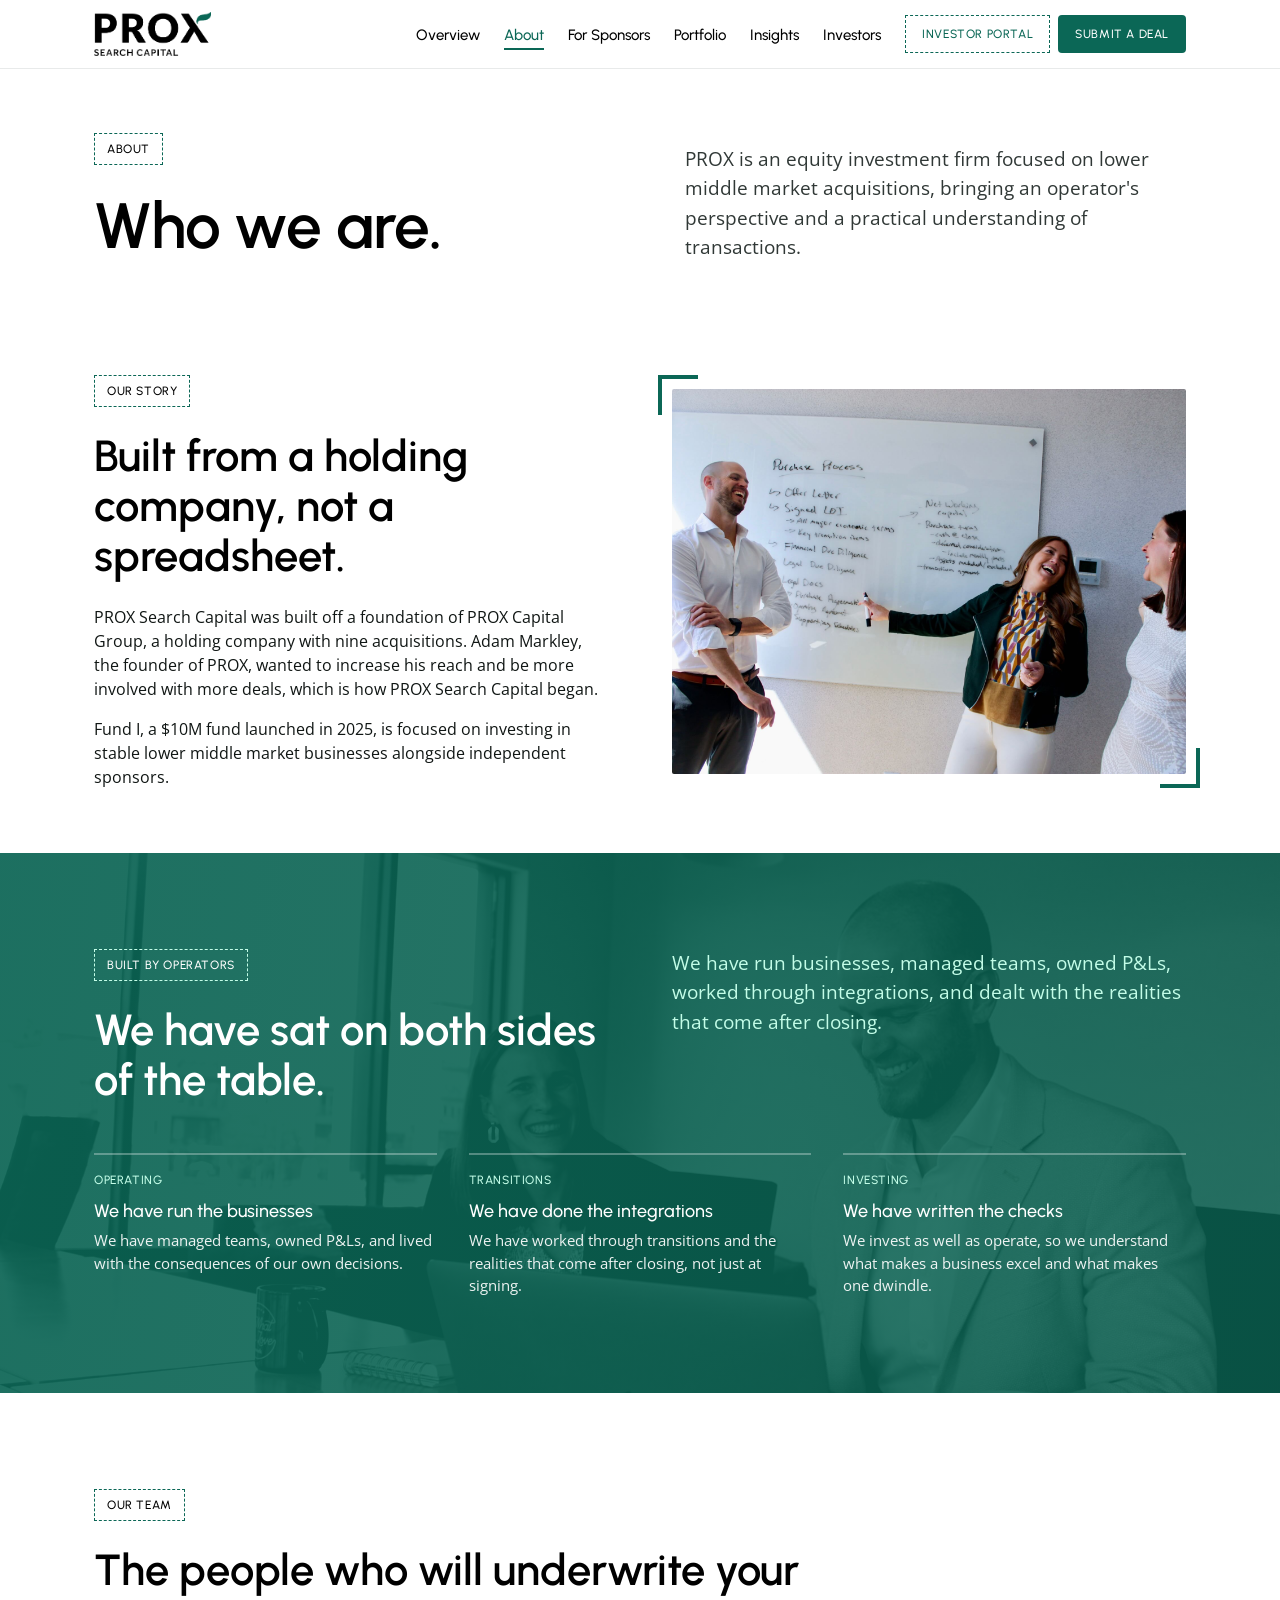
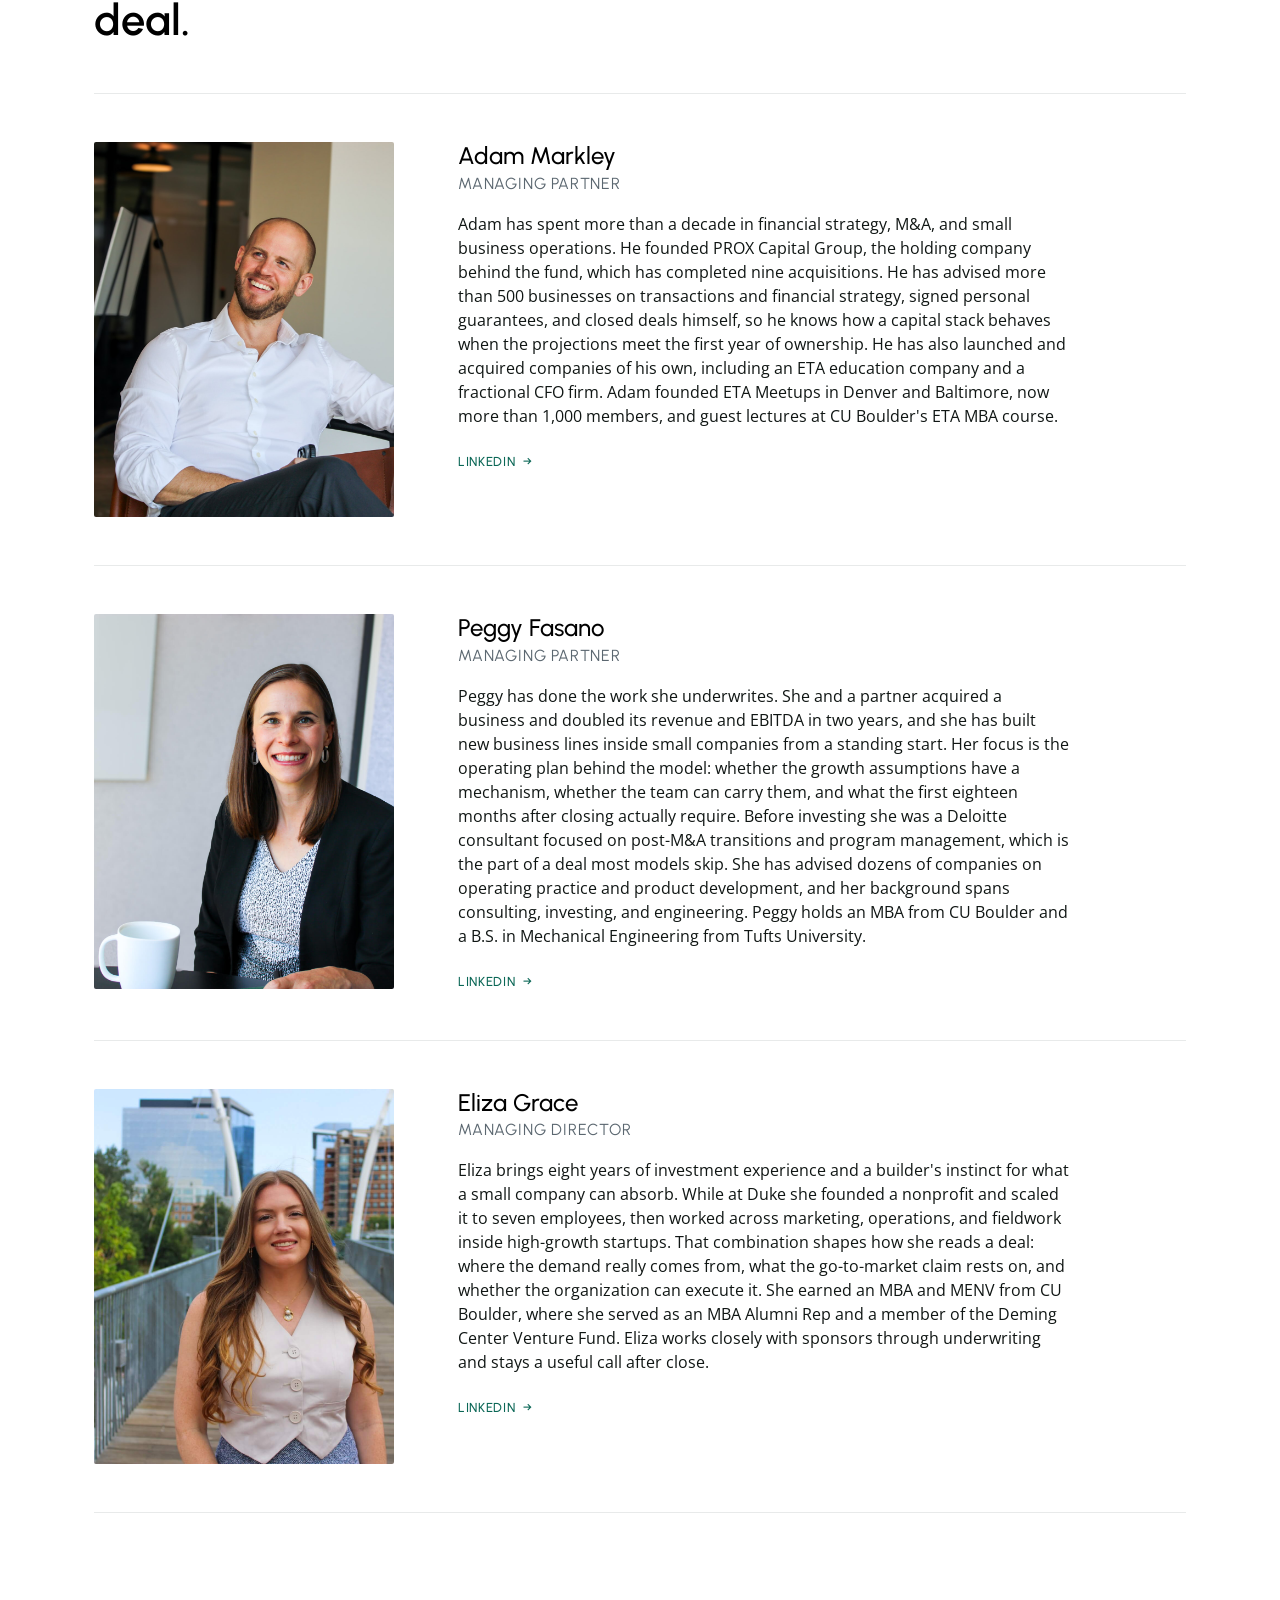
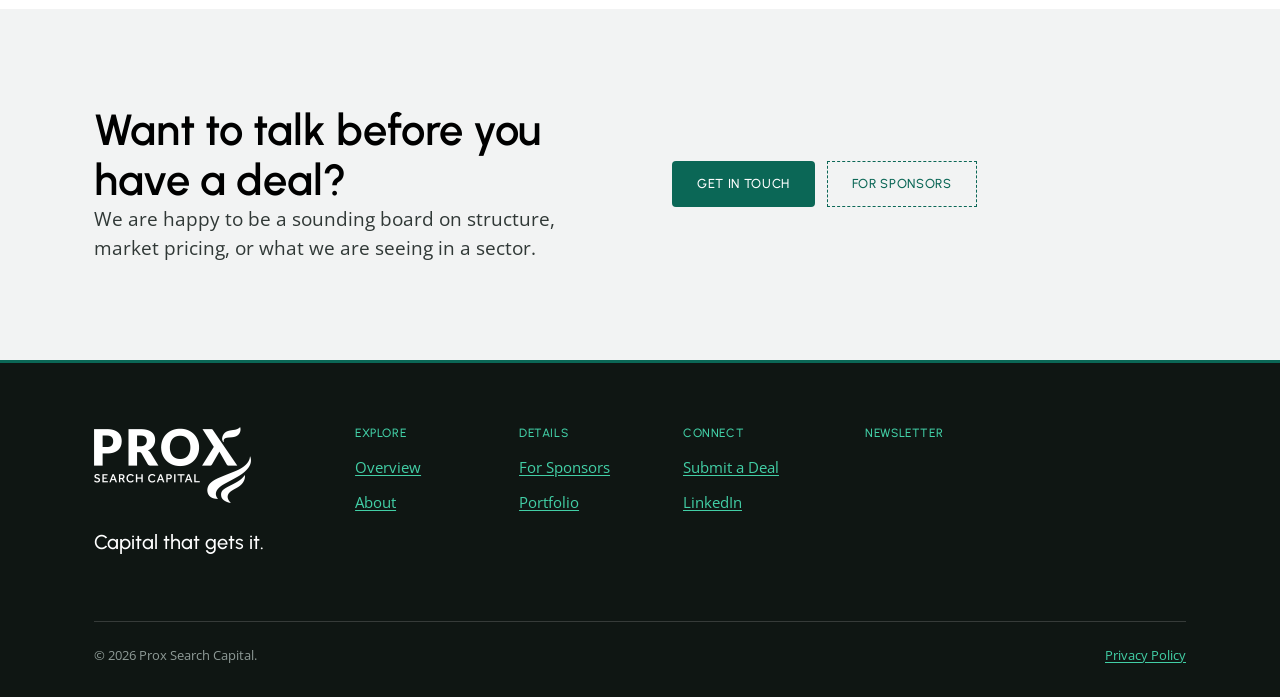
==== about.html @ 5eceb9bf "Add the beehiiv newsletter form to the footer Fifth footer column on the right, with the three link " ====
<!doctype html>
<html lang="en">
<head>
<meta charset="utf-8">
<meta name="viewport" content="width=device-width, initial-scale=1">
<meta name="color-scheme" content="light">
<title>About — Prox Search Capital</title>
<meta name="description" content="An equity investment firm focused on lower middle market acquisitions, bringing an operator's perspective and a practical understanding of transactions.">
<link rel="icon" href="favicon.ico" sizes="any">
<link rel="icon" type="image/png" sizes="32x32" href="assets/logos/favicon-32.png">
<link rel="icon" type="image/png" sizes="16x16" href="assets/logos/favicon-16.png">
<link rel="apple-touch-icon" href="assets/logos/apple-touch-icon.png">
<link rel="preconnect" href="https://fonts.googleapis.com">
<link rel="preconnect" href="https://fonts.gstatic.com" crossorigin>
<link href="https://fonts.googleapis.com/css2?family=Urbanist:ital,wght@0,400;0,500;0,600;1,400;1,500;1,600&family=Open+Sans:ital,wght@0,400;0,600;1,400;1,600&display=swap" rel="stylesheet">
<link rel="stylesheet" href="css/tokens.css">
<link rel="stylesheet" href="css/site.css">
</head>
<body>
<a class="skip" href="#main">Skip to content</a>

<header class="site-header">
  <div class="wrap site-header__inner">
    <a class="site-header__logo" href="index.html" aria-label="Prox Search Capital — home">
      <img src="assets/logos/prox-primary-color.png" alt="Prox Search Capital" width="590" height="222">
    </a>
    <button class="nav-toggle" type="button" aria-expanded="false" aria-controls="site-nav">Menu</button>
    <nav class="site-nav" id="site-nav" aria-label="Primary">
      <ul>
          <li><a href="index.html">Overview</a></li>
          <li><a href="about.html" aria-current="page">About</a></li>
          <li><a href="for-sponsors.html">For Sponsors</a></li>
          <li><a href="portfolio.html">Portfolio</a></li>
          <li><a href="insights.html">Insights</a></li>
          <li><a href="investors.html">Investors</a></li>
          <li class="nav-mobile-only"><a href="submit.html">Submit a Deal</a></li>
          <li class="nav-mobile-only"><a href="https://valence.vectorais.com/login">Investor Portal</a></li>      </ul>
    </nav>
    <div class="site-header__actions">
      <a class="btn btn--bracket" href="https://valence.vectorais.com/login">Investor Portal</a>
      <a class="btn btn--primary" href="submit.html">Submit a Deal</a>
    </div>
  </div>
</header>

<main id="main">
  <!-- ===== Page hero ===== -->
  <section class="page-hero">
    <div class="wrap">
      <div class="page-hero__grid">
        <div>
      <span class="marker">About</span>
      <h1>Who we are.</h1>
        </div>
        <div>
      <p class="lead">PROX is an equity investment firm focused on lower middle market acquisitions, bringing an operator's perspective and a practical understanding of transactions.</p>
        </div>
      </div>
    </div>
  </section>

  <!-- ===== Our story ===== -->
  <section class="section section--tight">
    <div class="wrap">
      <div class="split">
        <div>
          <span class="marker">Our Story</span>
          <h2>Built from a holding company, not a spreadsheet.</h2>
          <p style="margin-top:var(--prox-5)">PROX Search Capital was built off a foundation of PROX Capital Group, a holding company with nine acquisitions. Adam Markley, the founder of PROX, wanted to increase his reach and be more involved with more deals, which is how PROX Search Capital began.</p>
          <p>Fund I, a $10M fund launched in 2025, is focused on investing in stable lower middle market businesses alongside independent sponsors.</p>
        </div>
        <div class="framed">
          <img src="assets/img/whiteboard.jpg" alt="The PROX team working through a purchase process on a whiteboard" width="2048" height="1365">
        </div>
      </div>
    </div>
  </section>

  <!-- ===== Built by operators, over the partners photo ===== -->
  <section class="photoband">
    <img class="photoband__img" src="assets/img/built-by-operators.jpg" alt="" aria-hidden="true" width="1800" height="1200" loading="lazy">
    <div class="wrap">
      <div class="section-head section-head--split">
        <div>
          <span class="marker">Built by Operators</span>
          <h2>We have sat on both sides of the table.</h2>
        </div>
        <div class="section-head__body">
          <p class="lead">We have run businesses, managed teams, owned P&amp;Ls, worked through integrations, and dealt with the realities that come after closing.</p>
        </div>
      </div>
      <ul class="feature-list feature-list--3">
        <li>
          <span class="feature-list__idx">Operating</span>
          <h4>We have run the businesses</h4>
          <p>We have managed teams, owned P&amp;Ls, and lived with the consequences of our own decisions.</p>
        </li>
        <li>
          <span class="feature-list__idx">Transitions</span>
          <h4>We have done the integrations</h4>
          <p>We have worked through transitions and the realities that come after closing, not just at signing.</p>
        </li>
        <li>
          <span class="feature-list__idx">Investing</span>
          <h4>We have written the checks</h4>
          <p>We invest as well as operate, so we understand what makes a business excel and what makes one dwindle.</p>
        </li>
      </ul>
    </div>
  </section>

  <!-- ===== Team ===== -->
  <section class="section">
    <div class="wrap">
      <div class="section-head">
        <span class="marker">Our Team</span>
        <h2>The people who will underwrite your deal.</h2>
      </div>

      <div class="team">
        <article class="bio">
          <div class="bio__photo"><img src="assets/img/adam-headshot.jpg" alt="Adam Markley" width="1200" height="1500"></div>
          <div class="bio__body">
          <h3>Adam Markley</h3>
          <p class="bio__role">Managing Partner</p>
          <p>Adam has spent more than a decade in financial strategy, M&amp;A, and small business operations. He founded PROX Capital Group, the holding company behind the fund, which has completed nine acquisitions. He has advised more than 500 businesses on transactions and financial strategy, signed personal guarantees, and closed deals himself, so he knows how a capital stack behaves when the projections meet the first year of ownership. He has also launched and acquired companies of his own, including an ETA education company and a fractional CFO firm. Adam founded ETA Meetups in Denver and Baltimore, now more than 1,000 members, and guest lectures at CU Boulder's ETA MBA course.</p>
          <a class="cta-text" href="https://www.linkedin.com/in/adammarkley">LinkedIn</a>
          </div>
        </article>

        <article class="bio">
          <div class="bio__photo"><img src="assets/img/peggy-headshot.jpg" alt="Peggy Fasano" width="1200" height="1500"></div>
          <div class="bio__body">
          <h3>Peggy Fasano</h3>
          <p class="bio__role">Managing Partner</p>
          <p>Peggy has done the work she underwrites. She and a partner acquired a business and doubled its revenue and EBITDA in two years, and she has built new business lines inside small companies from a standing start. Her focus is the operating plan behind the model: whether the growth assumptions have a mechanism, whether the team can carry them, and what the first eighteen months after closing actually require. Before investing she was a Deloitte consultant focused on post-M&amp;A transitions and program management, which is the part of a deal most models skip. She has advised dozens of companies on operating practice and product development, and her background spans consulting, investing, and engineering. Peggy holds an MBA from CU Boulder and a B.S. in Mechanical Engineering from Tufts University.</p>
          <a class="cta-text" href="https://www.linkedin.com/in/peggyfasano">LinkedIn</a>
          </div>
        </article>

        <article class="bio">
          <div class="bio__photo"><img src="assets/img/eliza-headshot.jpg" alt="Eliza Grace" width="1200" height="1500"></div>
          <div class="bio__body">
          <h3>Eliza Grace</h3>
          <p class="bio__role">Managing Director</p>
          <p>Eliza brings eight years of investment experience and a builder's instinct for what a small company can absorb. While at Duke she founded a nonprofit and scaled it to seven employees, then worked across marketing, operations, and fieldwork inside high-growth startups. That combination shapes how she reads a deal: where the demand really comes from, what the go-to-market claim rests on, and whether the organization can execute it. She earned an MBA and MENV from CU Boulder, where she served as an MBA Alumni Rep and a member of the Deming Center Venture Fund. Eliza works closely with sponsors through underwriting and stays a useful call after close.</p>
          <a class="cta-text" href="https://www.linkedin.com/in/elizagrace/">LinkedIn</a>
          </div>
        </article>
      </div>
    </div>
  </section>

  <!-- ===== Closing CTA ===== -->
  <section class="section section--gray">
    <div class="wrap">
      <div class="split">
        <div>
          <h2>Want to talk before you have a deal?</h2>
          <p class="lead">We are happy to be a sounding board on structure, market pricing, or what we are seeing in a sector.</p>
        </div>
        <div class="btn-row">
          <a class="btn btn--primary" href="submit.html">Get in Touch</a>
          <a class="btn btn--bracket" href="for-sponsors.html">For Sponsors</a>
        </div>
      </div>
    </div>
  </section>
</main>

<footer class="site-footer">
  <div class="wrap">
    <div class="site-footer__top">
      <div>
        <div class="site-footer__logo">
          <img src="assets/logos/prox-stacked-white.png" alt="Prox Search Capital" width="628" height="304">
        </div>
        <p class="site-footer__tagline">Capital that gets it.</p>
      </div>
      <div>
        <h4>Explore</h4>
        <ul>
          <li><a href="index.html">Overview</a></li>
          <li><a href="about.html">About</a></li>
        </ul>
      </div>
      <div>
        <h4>Details</h4>
        <ul>
          <li><a href="for-sponsors.html">For Sponsors</a></li>
          <li><a href="portfolio.html">Portfolio</a></li>
        </ul>
      </div>
      <div>
        <h4>Connect</h4>
        <ul>
          <li><a href="submit.html">Submit a Deal</a></li>
          <li><a href="https://www.linkedin.com/company/prox-search-capital/">LinkedIn</a></li>
        </ul>
      </div>
      <div class="site-footer__news">
        <h4>Newsletter</h4>
        <div class="beehiiv-embed">
          <script async src="https://subscribe-forms.beehiiv.com/v3/loader.js" data-beehiiv-form="9998e3a9-7fa9-4e20-96c9-e28aa555a56b"></script>
        </div>
      </div>
    </div>
    <div class="site-footer__bottom">
      <span>&copy; 2026 Prox Search Capital.</span>
      <span><a href="privacy-policy.html">Privacy Policy</a></span>
    </div>
  </div>
</footer>

<script src="js/site.js"></script>
</body>
</html>
---- css/tokens.css ----
/* Prox Search Capital — design tokens
   Derived from the Prox Search Capital Brand Guidelines, Feb 2025.
   Import this rather than retyping values. */

:root {
  /* ---- Primary palette ---- */
  --prox-green:        #0B6756;   /* primary */
  --prox-black:        #000000;
  --prox-gray:         #F2F3F3;   /* light gray surface */
  --prox-white:        #FFFFFF;
  --prox-blue:         #087CC1;   /* accent only — ties to Prox Capital Group */

  /* ---- Extended tint ramp, dark to light ---- */
  --prox-green-100:    #0b6756;
  --prox-green-200:    #0E7A65;
  --prox-green-300:    #10906F;
  --prox-green-400:    #14A47D;
  --prox-green-500:    #23B890;
  --prox-green-600:    #42CFA6;
  --prox-green-700:    #5DD6B1;
  --prox-green-800:    #76E0BF;
  --prox-green-900:    #8FEACC;
  --prox-green-1000:   #A9F4DA;
  --prox-green-1100:   #C3FDE8;

  /* ---- Neutrals (not in the guide; needed for UI and charts) ---- */
  --prox-ink:          #101614;   /* body text, softer than pure black on screen */
  --prox-muted:        #5B6770;   /* captions, axis labels */
  --prox-neutral:      #B9C2C7;   /* "other" / unhighlighted chart series */
  --prox-rule:         #E8EAEA;   /* hairlines, gridlines */

  /* ---- Semantic ---- */
  --prox-bg:           var(--prox-white);
  --prox-surface:      var(--prox-gray);
  --prox-border:       var(--prox-green-1100);
  --prox-link:         var(--prox-green);
  --prox-focus-ring:   var(--prox-blue);

  /* ---- Typography ---- */
  --prox-font-head: Urbanist, Poppins, "Century Gothic", "Avenir Next", Montserrat, sans-serif;
  --prox-font-body: "Open Sans", "Segoe UI", Helvetica, Arial, sans-serif;

  --prox-w-regular:  400;
  --prox-w-medium:   500;
  --prox-w-semibold: 600;

  --prox-track-caps: 0.05em;   /* pre-titles and CTAs: guide tracking +50 */
  --prox-track-body: 0;

  --prox-size-display:   3.5rem;
  --prox-size-h1:        2.25rem;
  --prox-size-h2:        1.5rem;
  --prox-size-h3:        1.125rem;
  --prox-size-body:      1rem;
  --prox-size-caption:   0.8125rem;
  --prox-size-pretitle:  0.75rem;

  --prox-lh-head: 1.15;
  --prox-lh-body: 1.5;
  --prox-measure: 68ch;

  /* ---- Spacing (4px base) ---- */
  --prox-1: 4px;   --prox-2: 8px;   --prox-3: 12px;  --prox-4: 16px;
  --prox-5: 24px;  --prox-6: 32px;  --prox-7: 48px;  --prox-8: 64px;
  --prox-9: 96px;  --prox-10: 128px;

  /* ---- Shape ---- */
  --prox-radius:    4px;
  --prox-radius-sm: 2px;
  --prox-maxw:      1140px;

  /* ---- Signature gradient ---- */
  --prox-gradient: radial-gradient(circle at 0% 0%,
    rgba(11,103,86,0.18) 0%, rgba(11,103,86,0) 55%);

  /* ---- Chart palettes ---- */
  --prox-cat-1: #0B6756;
  --prox-cat-2: #087CC1;
  --prox-cat-3: #23B890;
  --prox-cat-4: #8FEACC;   /* fills only — too light for thin lines */
  --prox-cat-neutral: #B9C2C7;
  /* Sequential, light to dark:
     #C3FDE8  #8FEACC  #42CFA6  #14A47D  #0B6756 */
}

/* Dark mode is not defined in the guide. These are sensible defaults:
   green moves up the ramp because #0B6756 fails contrast on a dark ground. */
@media (prefers-color-scheme: dark) {
  :root:not([data-theme="light"]) {
    --prox-bg:      #0F1613;
    --prox-surface: #18211E;
    --prox-ink:     #E8EAEA;
    --prox-rule:    #24312D;
    --prox-link:    var(--prox-green-600);
    --prox-border:  #24312D;
  }
}

/* ---- Base ---- */
body {
  background: var(--prox-bg);
  color: var(--prox-ink);
  font-family: var(--prox-font-body);
  font-size: var(--prox-size-body);
  line-height: var(--prox-lh-body);
}

h1, h2, h3, h4, .prox-display {
  font-family: var(--prox-font-head);
  line-height: var(--prox-lh-head);
  letter-spacing: var(--prox-track-body);
  color: var(--prox-ink);
}
.prox-display { font-size: var(--prox-size-display); font-weight: var(--prox-w-semibold); }
h1 { font-size: var(--prox-size-h1); font-weight: var(--prox-w-semibold); }
h2 { font-size: var(--prox-size-h2); font-weight: var(--prox-w-medium); }
h3 { font-size: var(--prox-size-h3); font-weight: var(--prox-w-medium); }

.prox-pretitle {
  font-family: var(--prox-font-head);
  font-weight: var(--prox-w-medium);
  font-size: var(--prox-size-pretitle);
  letter-spacing: var(--prox-track-caps);
  text-transform: uppercase;
  color: var(--prox-green);
}

/* Mid-sentence emphasis, as used throughout the guide's own spreads */
.prox-em { color: var(--prox-green); }

/* Values-card treatment (guide p.6) — the default container */
.prox-card {
  background: var(--prox-surface);
  border-left: 3px solid var(--prox-green);
  padding: var(--prox-5);
  border-radius: 0 var(--prox-radius) var(--prox-radius) 0;
}

/* Dashed-bracket section marker (guide: MISSION, VISION, VALUES) */
.prox-marker {
  display: inline-block;
  padding: 6px 12px;
  border: 1.5px dashed var(--prox-green);
  font-family: var(--prox-font-head);
  font-weight: var(--prox-w-medium);
  font-size: var(--prox-size-pretitle);
  letter-spacing: var(--prox-track-caps);
  text-transform: uppercase;
}

/* Inverse variants — for use on a #0B6756 field or dark photography */
.prox-marker--inverse { border-color: var(--prox-white); color: var(--prox-white); }
.prox-card--inverse {
  background: rgba(255,255,255,0.08);
  border-left-color: var(--prox-green-1100);
  color: var(--prox-white);
}
.prox-btn--inverse {
  background: var(--prox-white);
  border-color: var(--prox-white);
  color: var(--prox-green);
}
.prox-btn--inverse:hover  { background: var(--prox-green-1100); border-color: var(--prox-green-1100); }
.prox-btn--inverse:active { background: var(--prox-green-1000); border-color: var(--prox-green-1000); }
.prox-em--inverse { color: var(--prox-green-1100); }

/* Focus frame — wrap an <img>. Uses two pseudo-elements per wrapper,
   so nest .prox-frame > .prox-frame-alt for all four corners, or use
   assets/elements/focus-frame.svg as a background image. */
.prox-frame { position: relative; display: inline-block; }
.prox-frame::before, .prox-frame::after {
  content: ""; position: absolute; width: 32px; height: 32px;
  border: 4px solid var(--prox-green);
}
.prox-frame::before { top: -12px; left: -12px; border-right: 0; border-bottom: 0; }
.prox-frame::after { bottom: -12px; right: -12px; border-left: 0; border-top: 0; }

/* Buttons */
.prox-btn {
  font-family: var(--prox-font-head);
  font-weight: var(--prox-w-medium);
  letter-spacing: var(--prox-track-caps);
  text-transform: uppercase;
  padding: var(--prox-3) var(--prox-5);
  border-radius: var(--prox-radius);
  border: 1.5px solid var(--prox-green);
  background: var(--prox-green);
  color: var(--prox-white);
  cursor: pointer;
}
.prox-btn:hover  { background: var(--prox-green-200); border-color: var(--prox-green-200); }
.prox-btn:active { background: var(--prox-green-300); border-color: var(--prox-green-300); }
.prox-btn--secondary { background: transparent; color: var(--prox-green); }

:where(a, button, input, select, textarea, [tabindex]):focus-visible {
  outline: 2px solid var(--prox-focus-ring);
  outline-offset: 2px;
}
---- css/site.css ----
/* ==========================================================================
   Prox Search Capital — site styles
   Built on the Prox Search Capital Brand Guidelines (Feb 2025).
   Tokens live in tokens.css; this file only composes them.
   ========================================================================== */

/* --- Reset ---------------------------------------------------------------- */
*, *::before, *::after { box-sizing: border-box; }
html { -webkit-text-size-adjust: 100%; scroll-behavior: smooth; }
body, h1, h2, h3, h4, p, ul, ol, li, figure, blockquote, dl, dd { margin: 0; padding: 0; }
ul, ol { list-style: none; }
img, svg { max-width: 100%; height: auto; display: block; }
button, input, textarea, select { font: inherit; color: inherit; }

/* --- Base ----------------------------------------------------------------- */
body {
  background: var(--prox-bg);
  color: var(--prox-ink);
  font-family: var(--prox-font-body);
  font-size: var(--prox-size-body);
  line-height: var(--prox-lh-body);
  -webkit-font-smoothing: antialiased;
}

h1, h2, h3, h4, .display {
  font-family: var(--prox-font-head);
  line-height: var(--prox-lh-head);
  color: var(--prox-black);
}
h1, .display { font-weight: var(--prox-w-semibold); font-size: clamp(2.25rem, 4.4vw, 3.5rem); letter-spacing: -0.01em; }
h2            { font-weight: var(--prox-w-semibold); font-size: clamp(1.75rem, 2.8vw, 2.25rem); }
h3            { font-weight: var(--prox-w-medium);   font-size: var(--prox-size-h2); }
h4            { font-weight: var(--prox-w-medium);   font-size: var(--prox-size-h3); }

p { max-width: var(--prox-measure); }
p + p { margin-top: var(--prox-4); }

a { color: var(--prox-link); text-decoration: underline; text-underline-offset: 0.15em; text-decoration-thickness: 1px; }
a:hover { color: var(--prox-green-200); }
:focus-visible { outline: 2px solid var(--prox-focus-ring); outline-offset: 2px; }

strong { font-weight: 600; }
.em { color: var(--prox-green); font-weight: 600; }

.lead { font-size: 1.125rem; color: #303836; }
.muted { color: var(--prox-muted); }
.caption { font-size: var(--prox-size-caption); color: var(--prox-muted); }

/* --- Layout --------------------------------------------------------------- */
.wrap { width: 100%; max-width: var(--prox-maxw); margin-inline: auto; padding-inline: var(--prox-5); }
.section { padding-block: var(--prox-9); }
.section--tight { padding-block: var(--prox-8); }
.section--gray { background: var(--prox-surface); }
.section--green { background: var(--prox-green); color: #fff; }
.section--gradient { background: var(--prox-gradient); }

.section-head { max-width: 760px; margin-bottom: var(--prox-7); }
.section-head p { margin-top: var(--prox-4); }

.grid { display: grid; gap: var(--prox-5); }
.grid-2 { grid-template-columns: repeat(2, 1fr); }
.grid-3 { grid-template-columns: repeat(3, 1fr); }
.grid-4 { grid-template-columns: repeat(4, 1fr); }
.split { display: grid; grid-template-columns: 1fr 1fr; gap: var(--prox-8); align-items: center; }
.split--wide-left { grid-template-columns: 1.15fr 1fr; }

.stack-2 > * + * { margin-top: var(--prox-2); }
.stack-4 > * + * { margin-top: var(--prox-4); }
.stack-5 > * + * { margin-top: var(--prox-5); }
.stack-6 > * + * { margin-top: var(--prox-6); }

/* --- Section marker (dashed corner-bracket label) ------------------------- */
.marker {
  display: inline-block;
  padding: 6px 12px;
  border: 1.5px dashed var(--prox-green);
  font-family: var(--prox-font-head);
  font-weight: var(--prox-w-medium);
  font-size: var(--prox-size-pretitle);
  letter-spacing: var(--prox-track-caps);
  text-transform: uppercase;
  color: var(--prox-black);
  margin-bottom: var(--prox-5);
}
.section--green .marker { border-color: var(--prox-green-1100); color: #fff; }

/* --- Buttons -------------------------------------------------------------- */
.btn {
  display: inline-block;
  font-family: var(--prox-font-head);
  font-weight: var(--prox-w-medium);
  font-size: 0.8125rem;
  letter-spacing: var(--prox-track-caps);
  text-transform: uppercase;
  text-decoration: none;
  padding: 12px 24px;
  border-radius: var(--prox-radius);
  border: 1.5px solid transparent;
  cursor: pointer;
  transition: background-color .15s ease, color .15s ease, border-color .15s ease;
}
.btn--primary { background: var(--prox-green); color: #fff; }
.btn--primary:hover { background: var(--prox-green-200); color: #fff; }
.btn--primary:active { background: var(--prox-green-300); }

.btn--secondary { border-color: var(--prox-green); color: var(--prox-green); background: transparent; }
.btn--secondary:hover { background: var(--prox-green); color: #fff; }

/* Dashed-bracket CTA — the treatment used across PROX properties today */
.btn--bracket {
  background: transparent;
  border: 1.5px dashed var(--prox-green);
  color: var(--prox-green);
  border-radius: 0;
}
.btn--bracket:hover { background: var(--prox-green); border-style: solid; color: #fff; }

.section--green .btn--primary,
.btn--inverse { background: #fff; color: var(--prox-green); }
.section--green .btn--primary:hover,
.btn--inverse:hover { background: var(--prox-green-1100); color: var(--prox-green); }
.section--green .btn--bracket { border-color: var(--prox-green-1100); color: #fff; }
.section--green .btn--bracket:hover { background: #fff; color: var(--prox-green); border-style: solid; }

/* Tertiary text CTA — "LEARN MORE →" */
.cta-text {
  font-family: var(--prox-font-head);
  font-weight: var(--prox-w-medium);
  font-size: 0.8125rem;
  letter-spacing: var(--prox-track-caps);
  text-transform: uppercase;
  color: var(--prox-green);
  text-decoration: none;
  display: inline-flex; align-items: center; gap: 8px;
}
.cta-text::after { content: '→'; transition: transform .15s ease; }
.cta-text:hover::after { transform: translateX(4px); }
.section--green .cta-text { color: var(--prox-green-1100); }

.btn-row { display: flex; flex-wrap: wrap; gap: var(--prox-3); align-items: center; }

/* --- Cards ---------------------------------------------------------------- */
.card {
  background: var(--prox-surface);
  border-left: 3px solid var(--prox-green);
  border-radius: var(--prox-radius);
  padding: var(--prox-5);
}
.card h3, .card h4 { margin-bottom: var(--prox-2); }
.card p { font-size: 0.9375rem; }

.section--green .card,
.card--inverse {
  background: rgba(255,255,255,0.10);
  border-left-color: var(--prox-green-1100);
  color: #fff;
}
.section--green .card h3, .section--green .card h4 { color: #fff; }

/* Numbered process cards */
.step { background: var(--prox-surface); border-radius: var(--prox-radius); padding: var(--prox-5); border-top: 3px solid var(--prox-green); }
.step__num {
  font-family: var(--prox-font-head);
  font-weight: var(--prox-w-semibold);
  font-size: 2rem;
  color: var(--prox-green);
  line-height: 1;
  display: block;
  margin-bottom: var(--prox-3);
}
.step h4 { margin-bottom: var(--prox-2); }
.step p { font-size: 0.9375rem; }
.step__tags { margin-top: var(--prox-3); font-size: var(--prox-size-caption); color: var(--prox-muted); }

/* --- Fact strip (investment parameters) ----------------------------------- */
.facts { display: grid; grid-template-columns: repeat(5, 1fr); border-top: 1px solid var(--prox-rule); }
.facts > div { padding: var(--prox-5) var(--prox-4) var(--prox-5) 0; border-bottom: 1px solid var(--prox-rule); }
.facts dt {
  font-family: var(--prox-font-head);
  font-weight: var(--prox-w-medium);
  font-size: var(--prox-size-pretitle);
  letter-spacing: var(--prox-track-caps);
  text-transform: uppercase;
  color: var(--prox-muted);
  margin-bottom: var(--prox-2);
}
.facts dd {
  font-family: var(--prox-font-head);
  font-weight: var(--prox-w-semibold);
  font-size: 1.125rem;
  color: var(--prox-green);
  line-height: 1.25;
}
.section--green .facts { border-color: rgba(255,255,255,.28); }
.section--green .facts > div { border-color: rgba(255,255,255,.28); }
.section--green .facts dt { color: var(--prox-green-1100); }
.section--green .facts dd { color: #fff; }

/* --- Checklists ----------------------------------------------------------- */
.checklist li {
  position: relative;
  padding-left: 28px;
  margin-bottom: var(--prox-3);
  font-size: 0.9375rem;
  max-width: var(--prox-measure);
}
.checklist li::before {
  content: '';
  position: absolute;
  left: 0; top: 0.55em;
  width: 10px; height: 10px;
  border: 2px solid var(--prox-green);
  border-radius: 1px;
}
.section--green .checklist li::before { border-color: var(--prox-green-1100); }

/* --- Focus frame on imagery ---------------------------------------------- */
.framed { position: relative; display: block; }
.framed img { border-radius: 2px; width: 100%; aspect-ratio: 4 / 3; object-fit: cover; }
.framed--wide img { aspect-ratio: 3 / 2; }
.framed::before, .framed::after {
  content: ''; position: absolute; width: 40px; height: 40px;
  border: 4px solid var(--prox-green); pointer-events: none;
}
.framed::before { top: -14px; left: -14px; border-right: 0; border-bottom: 0; }
.framed::after  { bottom: -14px; right: -14px; border-left: 0; border-top: 0; }

/* --- Pull quote / callout ------------------------------------------------- */
.callout {
  border-left: 3px solid var(--prox-green);
  background: var(--prox-surface);
  padding: var(--prox-6);
  border-radius: var(--prox-radius);
}
.callout p {
  font-family: var(--prox-font-head);
  font-weight: var(--prox-w-medium);
  font-size: 1.25rem;
  line-height: 1.35;
  max-width: 62ch;
}
.section--green .callout { background: rgba(255,255,255,.10); border-left-color: var(--prox-green-1100); }
.section--green .callout p { color: #fff; }

/* --- Header --------------------------------------------------------------- */
.site-header {
  position: sticky; top: 0; z-index: 50;
  background: rgba(255,255,255,0.96);
  backdrop-filter: saturate(140%) blur(6px);
  border-bottom: 1px solid var(--prox-rule);
}
.site-header__inner { display: flex; align-items: center; gap: var(--prox-5); padding-block: var(--prox-3); }
.site-header__logo img { height: 44px; width: auto; }
.site-nav { margin-left: auto; }
.site-nav ul { display: flex; align-items: center; gap: var(--prox-5); }
.site-nav a {
  font-family: var(--prox-font-head);
  font-weight: var(--prox-w-medium);
  font-size: 0.9375rem;
  color: var(--prox-black);
  text-decoration: none;
  padding-block: 4px;
  border-bottom: 2px solid transparent;
  white-space: nowrap;
}
.site-nav a:hover { color: var(--prox-green); }
.site-nav a[aria-current="page"] { color: var(--prox-green); border-bottom-color: var(--prox-green); }
.site-header__actions { display: flex; gap: var(--prox-2); }
.site-header__actions .btn { padding: 9px 16px; font-size: 0.75rem; }

.nav-toggle { display: none; background: none; border: 1.5px solid var(--prox-green); color: var(--prox-green); border-radius: 2px; padding: 8px 12px; margin-left: auto; cursor: pointer; font-family: var(--prox-font-head); font-size: .75rem; letter-spacing: var(--prox-track-caps); text-transform: uppercase; }

/* --- Hero ----------------------------------------------------------------- */
.hero { position: relative; overflow: hidden; padding-block: var(--prox-9); }
.hero::before {
  content: ''; position: absolute; inset: 0; z-index: -1;
  background: radial-gradient(circle at 8% 12%, rgba(11,103,86,0.16) 0%, rgba(11,103,86,0) 58%);
}
.hero h1 { margin-bottom: var(--prox-5); }
.hero .lead { margin-bottom: var(--prox-6); }

.page-hero { padding-block: var(--prox-8) var(--prox-7); position: relative; overflow: hidden; }
.page-hero::before {
  content: ''; position: absolute; inset: 0; z-index: -1;
  background: radial-gradient(circle at 92% 0%, rgba(11,103,86,0.14) 0%, rgba(11,103,86,0) 55%);
}
.page-hero h1 { margin-bottom: var(--prox-5); max-width: 20ch; }

/* --- Team ----------------------------------------------------------------- */
.bio { }
.bio__photo { margin-bottom: var(--prox-5); }
.bio__photo img { width: 100%; aspect-ratio: 4 / 5; object-fit: cover; object-position: center top; border-radius: 2px; }
.bio h3 { margin-bottom: 2px; }
.bio__role {
  font-family: var(--prox-font-head);
  font-size: var(--prox-size-pretitle);
  letter-spacing: var(--prox-track-caps);
  text-transform: uppercase;
  color: var(--prox-muted);
  margin-bottom: var(--prox-4);
}
.bio p { font-size: 0.9375rem; }
.bio .cta-text { margin-top: var(--prox-4); }

/* --- Insights ------------------------------------------------------------- */
.post {
  background: #fff;
  border: 1px solid var(--prox-rule);
  border-left: 3px solid var(--prox-green);
  border-radius: var(--prox-radius);
  padding: var(--prox-5);
  display: flex; flex-direction: column;
}
.post__meta {
  font-family: var(--prox-font-head);
  font-size: var(--prox-size-pretitle);
  letter-spacing: var(--prox-track-caps);
  text-transform: uppercase;
  color: var(--prox-muted);
  margin-bottom: var(--prox-3);
}
.post h3 { margin-bottom: var(--prox-3); }
.post p { font-size: 0.9375rem; flex: 1; }
.post .cta-text { margin-top: var(--prox-4); }

/* --- Portfolio ------------------------------------------------------------ */
.holding {
  background: var(--prox-surface);
  border-radius: var(--prox-radius);
  padding: var(--prox-5);
  border-top: 3px solid var(--prox-green);
}
.holding__tag {
  font-family: var(--prox-font-head);
  font-size: var(--prox-size-pretitle);
  letter-spacing: var(--prox-track-caps);
  text-transform: uppercase;
  color: var(--prox-muted);
  margin-bottom: var(--prox-3);
}
.holding h4 { margin-bottom: var(--prox-2); }
.holding p { font-size: 0.9375rem; }

.stat { text-align: left; }
.stat__num {
  font-family: var(--prox-font-head);
  font-weight: var(--prox-w-semibold);
  font-size: clamp(2.25rem, 4vw, 3rem);
  color: var(--prox-green);
  line-height: 1;
}
.stat__label {
  font-family: var(--prox-font-body);
  font-size: 0.9375rem;
  color: var(--prox-muted);
  margin-top: var(--prox-2);
}
.section--green .stat__num { color: #fff; }
.section--green .stat__label { color: var(--prox-green-1100); }

/* --- Editorial note (placeholder content flag) ---------------------------- */
.editor-note {
  border: 1.5px dashed var(--prox-blue);
  background: #F4F9FD;
  border-radius: var(--prox-radius);
  padding: var(--prox-4) var(--prox-5);
  font-size: 0.875rem;
  color: #1B4F73;
}
.editor-note strong { font-family: var(--prox-font-head); letter-spacing: var(--prox-track-caps); text-transform: uppercase; font-size: .75rem; display: block; margin-bottom: 4px; }

/* --- Forms ---------------------------------------------------------------- */
.form { max-width: 640px; }
.field { margin-bottom: var(--prox-5); }
.field label {
  display: block;
  font-family: var(--prox-font-head);
  font-weight: var(--prox-w-medium);
  font-size: 0.875rem;
  margin-bottom: var(--prox-2);
}
.field input, .field select, .field textarea {
  width: 100%;
  padding: 12px 14px;
  border: 1px solid #CBD2D4;
  border-radius: var(--prox-radius);
  background: #fff;
  font-family: var(--prox-font-body);
  font-size: 1rem;
}
.field input:focus, .field select:focus, .field textarea:focus { border-color: var(--prox-green); }
.field textarea { min-height: 140px; resize: vertical; }
.field .hint { font-size: var(--prox-size-caption); color: var(--prox-muted); margin-top: 6px; }
.req { color: var(--prox-green); }

/* --- Footer --------------------------------------------------------------- */
.site-footer { background: var(--prox-green); color: #fff; padding-block: var(--prox-8) var(--prox-6); }
.site-footer a { color: var(--prox-green-1100); }
.site-footer__top { display: grid; grid-template-columns: 1.2fr 1fr 1fr; gap: var(--prox-7); }
.site-footer__logo img { height: 76px; width: auto; margin-bottom: var(--prox-5); }
.site-footer h4 {
  color: #fff;
  font-size: var(--prox-size-pretitle);
  letter-spacing: var(--prox-track-caps);
  text-transform: uppercase;
  margin-bottom: var(--prox-4);
  font-weight: var(--prox-w-medium);
}
.site-footer li { margin-bottom: var(--prox-3); font-size: 0.9375rem; }
.site-footer__tagline {
  font-family: var(--prox-font-head);
  font-weight: var(--prox-w-medium);
  font-size: 1.25rem;
  color: #fff;
  max-width: 24ch;
}
.site-footer__bottom {
  margin-top: var(--prox-8);
  padding-top: var(--prox-5);
  border-top: 1px solid rgba(255,255,255,0.25);
  display: flex; flex-wrap: wrap; gap: var(--prox-4); justify-content: space-between;
  font-size: var(--prox-size-caption);
  color: var(--prox-green-1100);
}

/* --- Skip link ------------------------------------------------------------ */
.skip { position: absolute; left: -9999px; }
.skip:focus { left: var(--prox-5); top: var(--prox-3); z-index: 100; background: #fff; padding: 10px 16px; border: 2px solid var(--prox-green); }

/* --- Responsive ----------------------------------------------------------- */
@media (max-width: 1200px) {
  .site-nav ul { gap: var(--prox-4); }
  .site-nav a { font-size: 0.875rem; }
  .site-header__actions .btn { padding: 9px 12px; font-size: 0.6875rem; }
}

@media (max-width: 1000px) {
  .facts { grid-template-columns: repeat(2, 1fr); }
  .facts > div { padding-right: var(--prox-4); }
  .grid-4 { grid-template-columns: repeat(2, 1fr); }
  .grid-3 { grid-template-columns: repeat(2, 1fr); }
  .site-footer__top { grid-template-columns: 1fr 1fr; }

  /* Mobile nav */
  .nav-toggle { display: block; }
  .site-header__actions { display: none; }
  .site-nav {
    display: none;
    position: absolute; left: 0; right: 0; top: 100%;
    background: #fff;
    border-bottom: 1px solid var(--prox-rule);
    padding: var(--prox-5);
  }
  .site-nav.is-open { display: block; }
  .site-nav ul { flex-direction: column; align-items: stretch; gap: 0; }
  .site-nav li { border-bottom: 1px solid var(--prox-rule); }
  .site-nav li:last-child { border-bottom: 0; }
  .site-nav a { display: block; padding: 14px 0; font-size: 1rem; border-bottom: 0; }
  .site-nav a[aria-current="page"] { border-bottom: 0; }
  .site-header__inner { position: relative; }
}

@media (max-width: 760px) {
  .section { padding-block: var(--prox-8); }
  .split, .split--wide-left, .grid-2, .grid-3, .grid-4 { grid-template-columns: 1fr; }
  .split { gap: var(--prox-7); }
  .facts { grid-template-columns: 1fr; }
  .site-footer__top { grid-template-columns: 1fr; gap: var(--prox-6); }
  .framed::before, .framed::after { width: 28px; height: 28px; border-width: 3px; }
  .framed::before { top: -10px; left: -10px; }
  .framed::after { bottom: -10px; right: -10px; }
  .hero { padding-block: var(--prox-7); }
}

@media (prefers-reduced-motion: reduce) {
  html { scroll-behavior: auto; }
  * { transition: none !important; }
}

/* --- Print ---------------------------------------------------------------- */
@media print {
  .site-header, .site-footer, .btn, .cta-text { display: none; }
  body { color: #000; }
}

/* --- Long-form prose (legal pages) --------------------------------------- */
.prose { max-width: 760px; }
.prose h2 { font-size: 1.375rem; margin-top: var(--prox-7); margin-bottom: var(--prox-3); }
.prose h3 { font-size: 1.0625rem; margin-top: var(--prox-5); margin-bottom: var(--prox-2); }
.prose p { margin-bottom: var(--prox-4); }
.prose ul { margin-bottom: var(--prox-4); }

/* --- Mobile-only nav entries (mirror the header buttons) ------------------ */
.nav-mobile-only { display: none; }
@media (max-width: 1000px) {
  .nav-mobile-only { display: list-item; }
  .site-nav .nav-mobile-only a { color: var(--prox-green); font-weight: var(--prox-w-semibold); }
}

/* --- Process rail ---------------------------------------------------------
   Replaces the card grid for sequential content. Numbered nodes on a rail
   that darkens along the green tint ramp toward the decision. Criteria sit
   under each step as dotted chips, the dot in Prox Blue as an accent glyph.
   -------------------------------------------------------------------------- */
.process { position: relative; display: grid; grid-template-columns: repeat(5, 1fr); gap: var(--prox-5); }

.process__step { position: relative; }
.process__step h4 { margin-bottom: var(--prox-2); }
.process__step p { font-size: 0.9375rem; max-width: none; }

/* Connector: runs from this node's right edge to the next node's left edge. */
.process__step::before {
  content: ''; position: absolute;
  top: 27px; left: 66px; right: calc(8px - var(--prox-5));
  height: 2px; background: var(--prox-green-900);
}
.process__step:nth-child(1)::before { background: var(--prox-green-600); }
.process__step:nth-child(2)::before { background: var(--prox-green-500); }
.process__step:nth-child(3)::before { background: var(--prox-green-400); }
.process__step:nth-child(4)::before { background: var(--prox-green-200); }
.process__step:last-child::before  { display: none; }

.process__node {
  width: 56px; height: 56px; border-radius: 50%;
  background: #fff; border: 2px solid var(--prox-green);
  display: grid; place-items: center;
  font-family: var(--prox-font-head);
  font-weight: var(--prox-w-semibold);
  font-size: 1.0625rem;
  color: var(--prox-green);
  position: relative; z-index: 1;
  margin-bottom: var(--prox-5);
}
.process__node--final { background: var(--prox-green); color: #fff; }

/* Criteria chips — the dot is Prox Blue, used as iconography only */
.chips { display: flex; flex-wrap: wrap; gap: 6px 16px; margin-top: var(--prox-4); }
.chips li { display: flex; align-items: center; gap: 7px; font-size: var(--prox-size-caption); color: var(--prox-muted); }
.chips li::before { content: ''; flex: none; width: 5px; height: 5px; border-radius: 50%; background: var(--prox-blue); }

/* Crosshair accent beside a heading — one per composition */
.crosshair { display: inline-block; width: 22px; height: 22px; vertical-align: baseline; margin-left: 10px; }

@media (max-width: 1140px) {
  .process { grid-template-columns: 1fr; gap: var(--prox-6); }
  .process__step { padding-left: 76px; min-height: 56px; }
  .process__node { position: absolute; left: 0; top: 0; margin-bottom: 0; }
  .process__step::before {
    top: 62px; left: 27px; right: auto;
    bottom: calc(6px - var(--prox-6));
    width: 2px; height: auto;
  }
  .process__step p { max-width: var(--prox-measure); }
}

@media (max-width: 640px) {
  .process__step { padding-left: 60px; }
  .process__node { width: 44px; height: 44px; font-size: 0.9375rem; }
  .process__step::before { top: 50px; left: 21px; }
}

/* ==========================================================================
   v2 — larger display type, photo bands, hairline lists.
   Informed by the rhythm of mindscapital.co and industryventures.com:
   bigger headings, strong full-bleed bands, fewer filled boxes.
   ========================================================================== */

/* --- Type scale, raised ---------------------------------------------------- */
h1, .display { font-size: clamp(2.5rem, 5.2vw, 4rem); }
h2            { font-size: clamp(1.875rem, 3.4vw, 2.75rem); }
.page-hero h1 { max-width: 16ch; }
.hero h1      { max-width: 15ch; }
.lead         { font-size: 1.1875rem; line-height: 1.55; }

/* --- Split section head: big title left, copy right ------------------------ */
.section-head--split {
  display: grid; grid-template-columns: 1fr 1fr;
  gap: var(--prox-7) var(--prox-8);
  max-width: none; align-items: start;
}
.section-head--split > :first-child { grid-column: 1; }
.section-head--split .section-head__body { grid-column: 2; }
.section-head--split .section-head__body p:first-child { margin-top: 0; }

/* --- Hairline above a band ------------------------------------------------- */
.section--ruled { border-top: 1px solid var(--prox-rule); }

/* --- Photo band: grayscale photo under a green wash ------------------------ */
.photoband { position: relative; isolation: isolate; overflow: hidden; color: #fff; padding-block: var(--prox-9); }
.photoband__img {
  position: absolute; inset: 0; z-index: -2;
  width: 100%; height: 100%; object-fit: cover;
  filter: grayscale(0.9) contrast(1.4) brightness(0.74);
}
.photoband::after {
  content: ''; position: absolute; inset: 0; z-index: -1;
  background: linear-gradient(100deg, rgba(11,103,86,0.90) 0%, rgba(11,103,86,0.85) 48%, rgba(11,103,86,0.79) 100%);
}
.photoband h2, .photoband h3, .photoband h4 { color: #fff; }
.photoband .lead { color: var(--prox-green-1100); }
.photoband p { color: rgba(255,255,255,0.92); }
.photoband .marker { border-color: var(--prox-green-1100); color: #fff; }
.photoband .cta-text { color: var(--prox-green-1100); }
.photoband .btn--primary { background: #fff; color: var(--prox-green); }
.photoband .btn--primary:hover { background: var(--prox-green-1100); }
.photoband .btn--bracket { border-color: var(--prox-green-1100); color: #fff; }
.photoband .btn--bracket:hover { background: #fff; color: var(--prox-green); border-style: solid; }
.photoband .stat__num { color: #fff; }
.photoband .stat__label { color: var(--prox-green-1100); }
.photoband .feature-list > li { border-color: rgba(255,255,255,0.3); }
.photoband .feature-list__idx { color: var(--prox-green-1100); }
.photoband .feature-list h4 { color: #fff; }
.photoband .rule-list li { border-color: rgba(255,255,255,0.3); color: rgba(255,255,255,0.92); }
.photoband .rule-list li::before { background: var(--prox-green-1100); }

/* --- Full-bleed photo strip: photo at full strength, no copy --------------- */
.photostrip { display: block; width: 100%; height: clamp(220px, 34vw, 420px); object-fit: cover; }
.photostrip--tall { height: clamp(280px, 44vw, 560px); }

/* --- Feature list: hairline rows, blue index. Replaces filled card grids --- */
.feature-list { display: grid; grid-template-columns: repeat(4, 1fr); gap: 0 var(--prox-6); }
.feature-list > li { border-top: 2px solid var(--prox-green); padding-top: var(--prox-4); }
.feature-list__idx {
  display: block;
  font-family: var(--prox-font-head);
  font-weight: var(--prox-w-medium);
  font-size: var(--prox-size-pretitle);
  letter-spacing: var(--prox-track-caps);
  text-transform: uppercase;
  color: var(--prox-blue);
  margin-bottom: var(--prox-3);
}
.feature-list h4 { margin-bottom: var(--prox-2); }
.feature-list p { font-size: 0.9375rem; max-width: none; }
.feature-list--2 { grid-template-columns: repeat(2, 1fr); gap: var(--prox-6) var(--prox-8); }
.feature-list--3 { grid-template-columns: repeat(3, 1fr); }

/* --- Rule list: hairline rows with a blue dash. Replaces checkbox bullets -- */
.rule-list li {
  position: relative;
  border-top: 1px solid var(--prox-rule);
  padding: var(--prox-3) 0 var(--prox-3) 26px;
  font-size: 0.9375rem;
  max-width: none;
}
.rule-list li::before {
  content: ''; position: absolute; left: 0; top: 1.42em;
  width: 12px; height: 2px; background: var(--prox-blue);
}
.rule-list li:last-child { border-bottom: 1px solid var(--prox-rule); }

/* Muted variant — for exclusions, so a "no" never looks like a "yes" */
.rule-list--muted li { color: var(--prox-muted); }
.rule-list--muted li::before {
  top: 1.15em; width: 12px; height: 12px; background: none;
  border-left: 2px solid var(--prox-neutral); border-bottom: 2px solid var(--prox-neutral);
  transform: rotate(-45deg) translateY(2px); transform-origin: center;
}
.rule-list--muted li strong { color: var(--prox-ink); font-family: var(--prox-font-head); font-weight: 500; }

/* --- Responsive ------------------------------------------------------------ */
@media (max-width: 1000px) {
  .feature-list { grid-template-columns: repeat(2, 1fr); gap: var(--prox-6) var(--prox-6); }
}
@media (max-width: 760px) {
  .section-head--split { grid-template-columns: 1fr; gap: var(--prox-5); }
  .section-head--split > :first-child,
  .section-head--split .section-head__body { grid-column: 1; }
  .feature-list, .feature-list--2, .feature-list--3 { grid-template-columns: 1fr; gap: var(--prox-6); }
  .photoband { padding-block: var(--prox-8); }
}

/* Three-step variant of the process rail */
.process--3 { grid-template-columns: repeat(3, 1fr); }
@media (max-width: 1140px) { .process--3 { grid-template-columns: 1fr; } }

/* Feature list on a solid green band (same inversion as on a photo band) */
.section--green .feature-list > li { border-color: rgba(255,255,255,0.3); }
.section--green .feature-list__idx { color: var(--prox-green-1100); }
.section--green .feature-list h4 { color: #fff; }
.section--green .rule-list li { border-color: rgba(255,255,255,0.3); color: rgba(255,255,255,0.92); }
.section--green .rule-list li::before { background: var(--prox-green-1100); }

/* Page hero as a two-column: big title left, supporting copy right */
.page-hero__grid { display: grid; grid-template-columns: 1.05fr 1fr; gap: var(--prox-7) var(--prox-8); align-items: end; }
.page-hero__grid h1 { margin-bottom: 0; }
.page-hero__grid > div:last-child > :first-child { margin-top: 0; }
@media (max-width: 860px) {
  .page-hero__grid { grid-template-columns: 1fr; gap: var(--prox-5); align-items: start; }
}

/* Anchor targets clear the sticky header */
[id] { scroll-margin-top: 88px; }

/* --- Team as stacked rows: headshot left, name and bio right --------------- */
.team .bio {
  display: grid;
  grid-template-columns: 300px 1fr;
  gap: var(--prox-8);
  align-items: start;
  padding-block: var(--prox-7);
  border-top: 1px solid var(--prox-rule);
}
.team .bio:last-child { border-bottom: 1px solid var(--prox-rule); }
.team .bio__photo { margin-bottom: 0; }
.team .bio__body h3 { margin-bottom: 2px; }
.team .bio p { font-size: 1rem; max-width: var(--prox-measure); }
.team .bio .cta-text { margin-top: var(--prox-5); }

@media (max-width: 860px) {
  .team .bio { grid-template-columns: 1fr; gap: var(--prox-5); padding-block: var(--prox-6); }
  .team .bio__photo { max-width: 240px; }
}

/* Fact strip and captions inverted for a photo band */
.photoband .facts,
.photoband .facts > div { border-color: rgba(255,255,255,0.32); }
.photoband .facts dt { color: var(--prox-green-1100); }
.photoband .facts dd { color: #fff; }
.photoband .caption { color: var(--prox-green-1100); }
.photoband .callout { background: rgba(255,255,255,0.10); border-left-color: var(--prox-green-1100); }
.photoband .callout p { color: #fff; }

/* --- Filled fact strip: green cells, white values ------------------------- */
.facts--filled {
  background: rgba(255,255,255,0.22);   /* shows through the 1px gaps as dividers */
  border: 0;
  border-radius: var(--prox-radius);
  overflow: hidden;
  gap: 1px;
}
.facts--filled > div {
  background: var(--prox-green);
  border: 0;
  padding: var(--prox-6) var(--prox-5);
}
.facts--filled dt { color: var(--prox-green-1100); }
.facts--filled dd { color: #fff; }

/* --- Cards on a photo band: solid panel, dark copy ------------------------ */
/* A translucent white wash over green leaves body text short of AA. These
   read as deliberate panels instead, which is what the contrast needs. */
.photoband .card {
  background: rgba(255,255,255,0.95);
  border-left-color: var(--prox-green);
  color: var(--prox-ink);
}
.photoband .card h3,
.photoband .card h4 { color: var(--prox-black); }
.photoband .card p  { color: var(--prox-ink); }

/* --- Portrait imagery ------------------------------------------------------
   The default .framed crop is 4:3, which decapitates a portrait source.
   Use --tall for anything shot vertically. */
.framed--tall img { aspect-ratio: 4 / 5; }

/* --- Footer, differentiated from the section above ------------------------
   Several pages close on a green CTA, so a green footer ran straight into it.
   #0F1613 is the dark ground from the brand's dark-mode note, and #42CFA6 is
   the link tint it specifies for dark backgrounds. */
.site-footer { background: #0F1613; border-top: 3px solid var(--prox-green); }
.site-footer a { color: var(--prox-green-600); }
.site-footer a:hover { color: var(--prox-green-800); }
.site-footer__tagline { color: #fff; }
.site-footer__top { grid-template-columns: 1.5fr 1fr 1fr 1fr; gap: var(--prox-6); }
.site-footer h4 { color: var(--prox-green-600); }
.site-footer__bottom { border-top-color: rgba(255,255,255,0.16); color: #8E9A96; }

@media (max-width: 1000px) {
  .site-footer__top { grid-template-columns: 1fr 1fr; }
}
@media (max-width: 640px) {
  .site-footer__top { grid-template-columns: 1fr; gap: var(--prox-6); }
}

/* --- Opt out of forced dark mode -------------------------------------------
   Chrome on Android (Auto Dark Theme) and some in-app browsers invert pages
   that do not declare a scheme, which turned the white ground dark and left
   near-black text on it. "only light" opts the whole document out. Paired
   with <meta name="color-scheme" content="light"> in the head. */
:root { color-scheme: only light; }
html { background: #fff; }
body { background: #fff; }

/* tokens.css ships a dark-mode block that flips --prox-ink to #E8EAEA and
   --prox-bg to #0F1613. This site paints its own light grounds, so on a phone
   with dark mode on the ground stayed white while the body text went
   near-white and disappeared. The site is light-only; hold the light values.
   color-scheme above stops the browser force-darkening; this stops our own
   tokens from doing it. */
@media (prefers-color-scheme: dark) {
  :root, :root:not([data-theme="light"]) {
    --prox-bg:      #FFFFFF;
    --prox-surface: #F2F3F3;
    --prox-ink:     #101614;
    --prox-rule:    #E8EAEA;
    --prox-link:    #0B6756;
    --prox-border:  #C3FDE8;
  }
}

/* --- Footer newsletter column ---------------------------------------------
   The three link columns are narrow by design (two short links each), so they
   compress to make room for the beehiiv embed on the right. The embed renders
   in a third-party iframe, so its interior is styled in the beehiiv dashboard,
   not here. All this owns is the slot and the copy above it. */
.site-footer__top { grid-template-columns: 1.25fr .72fr .72fr .82fr 1.75fr; gap: var(--prox-6); }

.beehiiv-embed { min-height: 76px; }
/* The loader injects an iframe; keep it from overflowing the column. */
.beehiiv-embed iframe { max-width: 100% !important; }

@media (max-width: 1180px) {
  /* Brand + newsletter on the top row, the three link columns beneath. */
  .site-footer__top { grid-template-columns: repeat(6, 1fr); }
  .site-footer__top > div:first-child { grid-column: span 3; }
  .site-footer__news { grid-column: span 3; }
  .site-footer__top > div:nth-child(2),
  .site-footer__top > div:nth-child(3),
  .site-footer__top > div:nth-child(4) { grid-column: span 2; }
}
@media (max-width: 760px) {
  .site-footer__top { grid-template-columns: repeat(2, 1fr); }
  .site-footer__top > div:first-child { grid-column: span 2; }
  .site-footer__news { grid-column: span 2; }
  .site-footer__top > div:nth-child(2),
  .site-footer__top > div:nth-child(3),
  .site-footer__top > div:nth-child(4) { grid-column: span 1; }
}
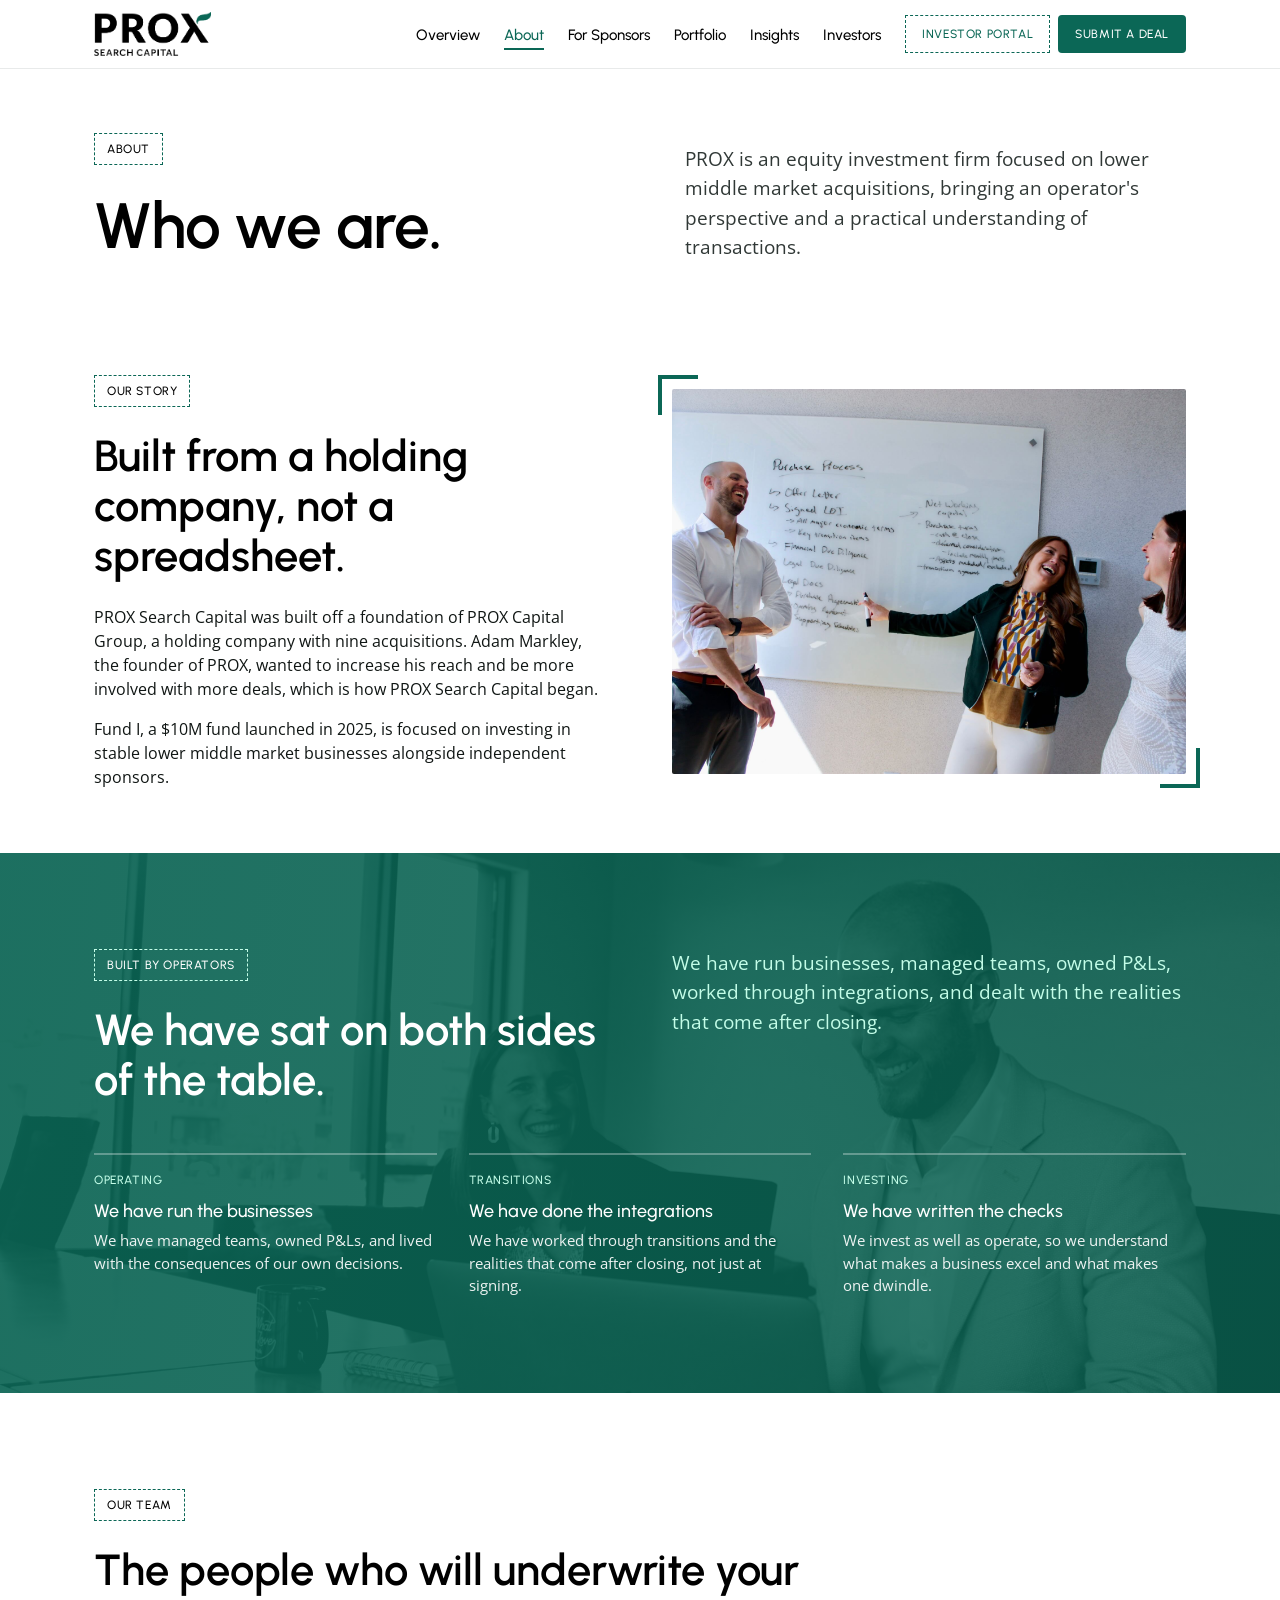
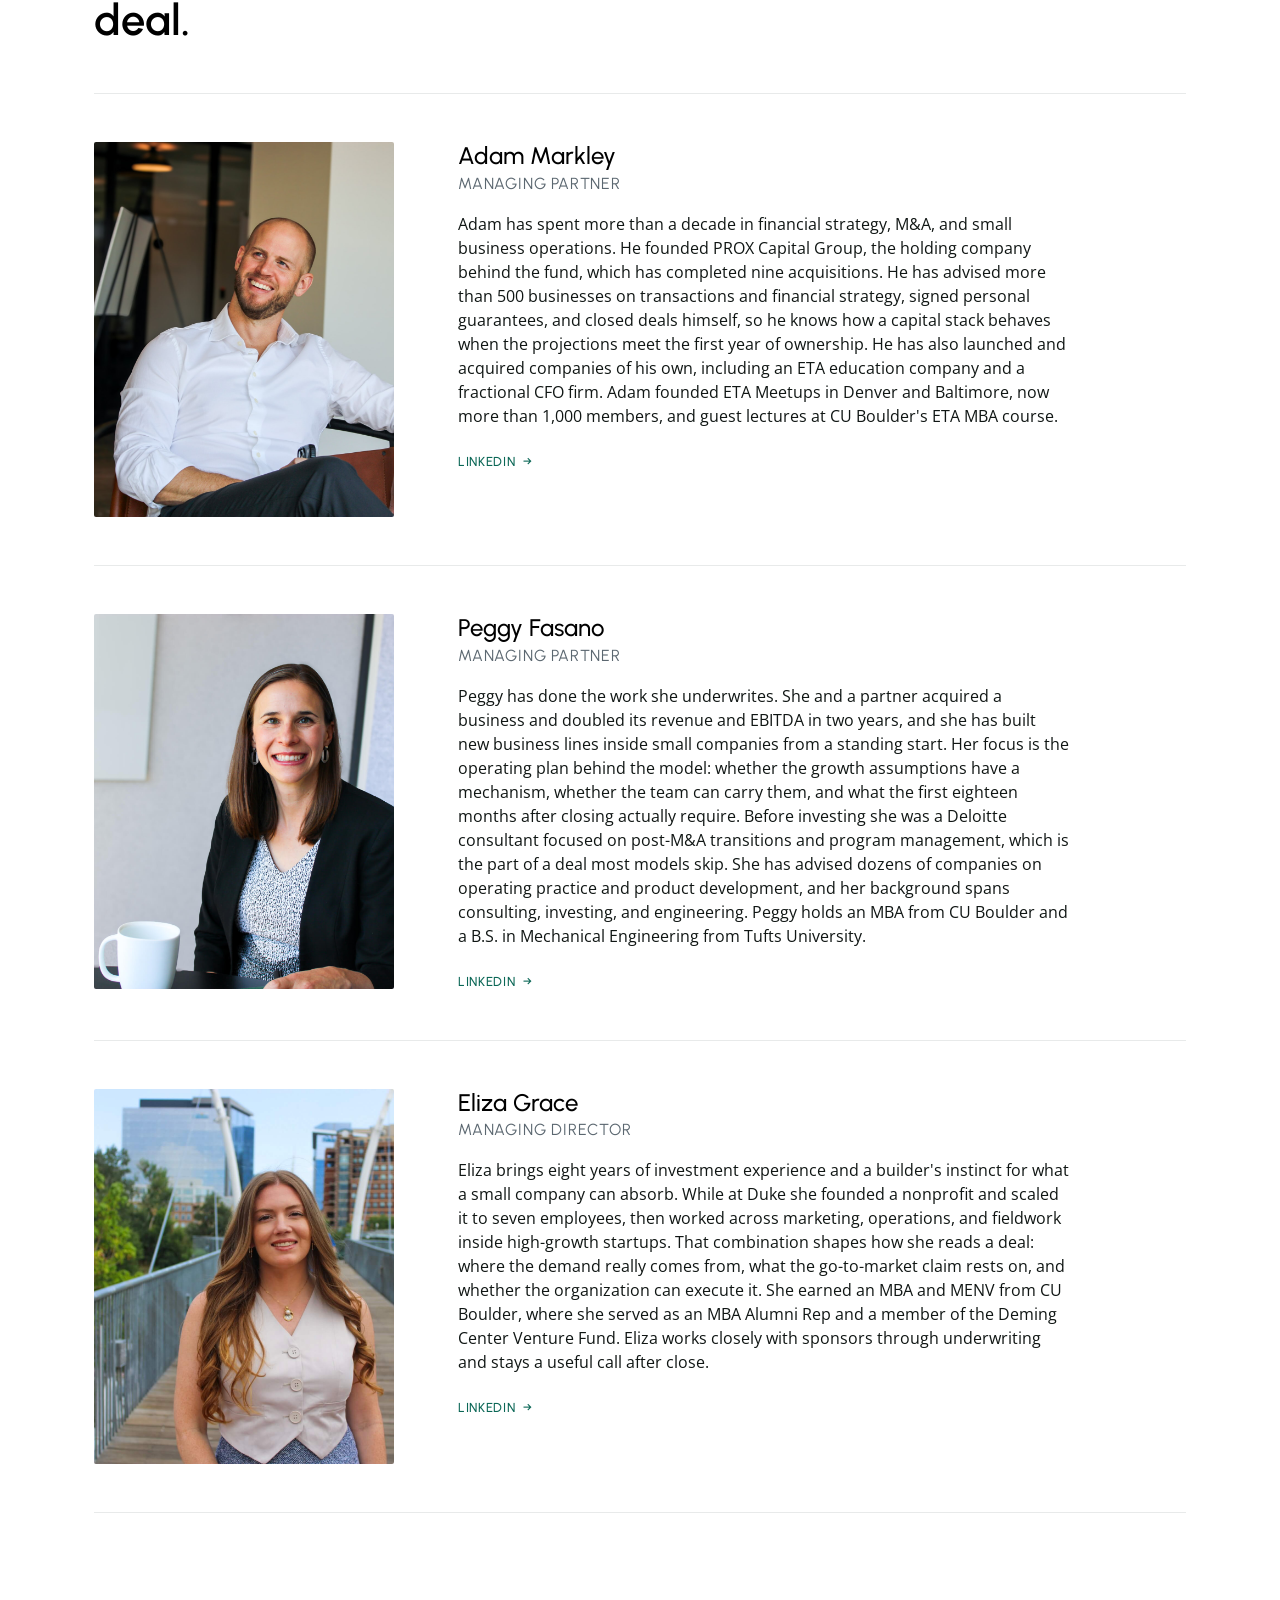
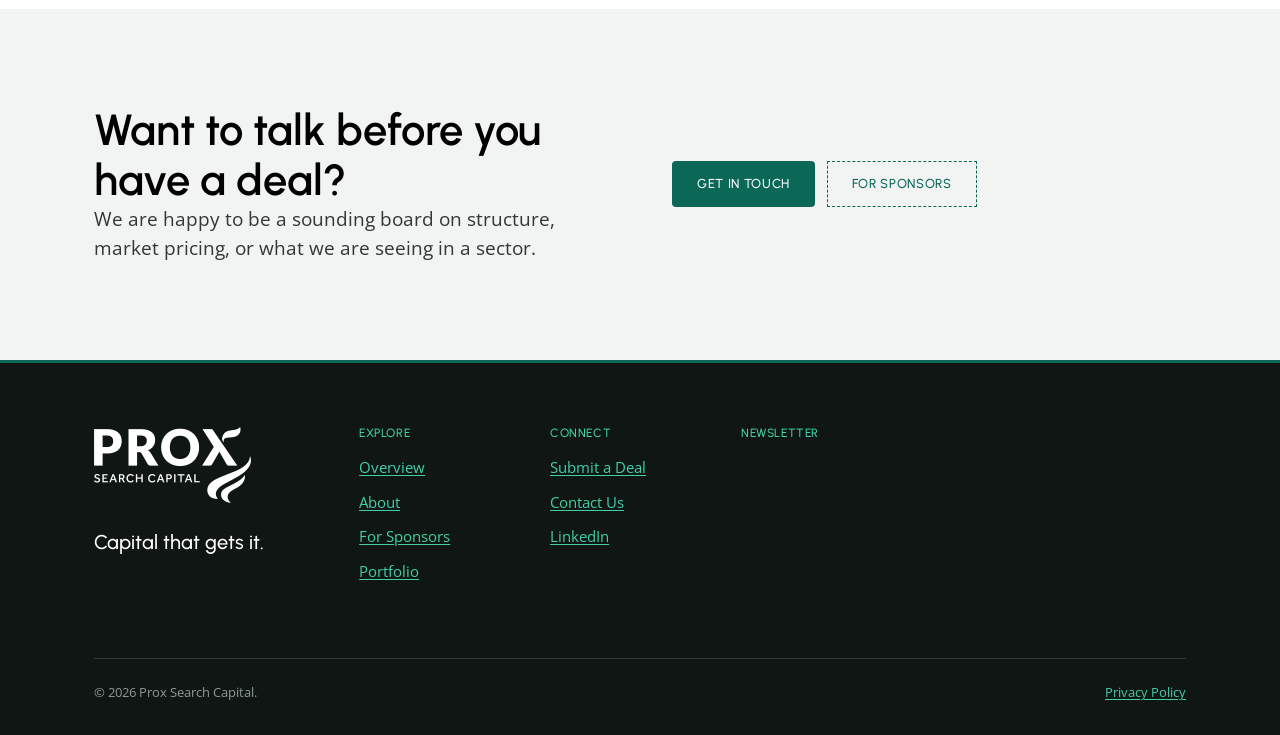
==== commit 3cf118aa: "Two footer link columns so the newsletter has room The five-column footer left the beehiiv embed abo" ====
--- a/about.html
+++ b/about.html
@@ -182,11 +182,6 @@
         <ul>
           <li><a href="index.html">Overview</a></li>
           <li><a href="about.html">About</a></li>
-        </ul>
-      </div>
-      <div>
-        <h4>Details</h4>
-        <ul>
           <li><a href="for-sponsors.html">For Sponsors</a></li>
           <li><a href="portfolio.html">Portfolio</a></li>
         </ul>
@@ -195,6 +190,7 @@
         <h4>Connect</h4>
         <ul>
           <li><a href="submit.html">Submit a Deal</a></li>
+          <li><a href="submit.html">Contact Us</a></li>
           <li><a href="https://www.linkedin.com/company/prox-search-capital/">LinkedIn</a></li>
         </ul>
       </div>
--- a/css/site.css
+++ b/css/site.css
@@ -396,7 +396,7 @@
 /* --- Footer --------------------------------------------------------------- */
 .site-footer { background: var(--prox-green); color: #fff; padding-block: var(--prox-8) var(--prox-6); }
 .site-footer a { color: var(--prox-green-1100); }
-.site-footer__top { display: grid; grid-template-columns: 1.2fr 1fr 1fr; gap: var(--prox-7); }
+.site-footer__top { display: grid; }  /* columns and gap set in the Footer layout block below */
 .site-footer__logo img { height: 76px; width: auto; margin-bottom: var(--prox-5); }
 .site-footer h4 {
   color: #fff;
@@ -439,7 +439,6 @@
   .facts > div { padding-right: var(--prox-4); }
   .grid-4 { grid-template-columns: repeat(2, 1fr); }
   .grid-3 { grid-template-columns: repeat(2, 1fr); }
-  .site-footer__top { grid-template-columns: 1fr 1fr; }
 
   /* Mobile nav */
   .nav-toggle { display: block; }
@@ -465,7 +464,6 @@
   .split, .split--wide-left, .grid-2, .grid-3, .grid-4 { grid-template-columns: 1fr; }
   .split { gap: var(--prox-7); }
   .facts { grid-template-columns: 1fr; }
-  .site-footer__top { grid-template-columns: 1fr; gap: var(--prox-6); }
   .framed::before, .framed::after { width: 28px; height: 28px; border-width: 3px; }
   .framed::before { top: -10px; left: -10px; }
   .framed::after { bottom: -10px; right: -10px; }
@@ -762,16 +760,8 @@
 .site-footer a { color: var(--prox-green-600); }
 .site-footer a:hover { color: var(--prox-green-800); }
 .site-footer__tagline { color: #fff; }
-.site-footer__top { grid-template-columns: 1.5fr 1fr 1fr 1fr; gap: var(--prox-6); }
 .site-footer h4 { color: var(--prox-green-600); }
 .site-footer__bottom { border-top-color: rgba(255,255,255,0.16); color: #8E9A96; }
-
-@media (max-width: 1000px) {
-  .site-footer__top { grid-template-columns: 1fr 1fr; }
-}
-@media (max-width: 640px) {
-  .site-footer__top { grid-template-columns: 1fr; gap: var(--prox-6); }
-}
 
 /* --- Opt out of forced dark mode -------------------------------------------
    Chrome on Android (Auto Dark Theme) and some in-app browsers invert pages
@@ -799,31 +789,26 @@
   }
 }
 
-/* --- Footer newsletter column ---------------------------------------------
-   The three link columns are narrow by design (two short links each), so they
-   compress to make room for the beehiiv embed on the right. The embed renders
-   in a third-party iframe, so its interior is styled in the beehiiv dashboard,
-   not here. All this owns is the slot and the copy above it. */
-.site-footer__top { grid-template-columns: 1.25fr .72fr .72fr .82fr 1.75fr; gap: var(--prox-6); }
+/* --- Footer layout ---------------------------------------------------------
+   Four slots: brand, Explore, Connect, newsletter. Two link columns rather
+   than three, kept deliberately narrow so the beehiiv embed gets real width.
+   At five columns the embed had roughly 180px and its email field wrapped
+   under the button. The embed renders in a third-party iframe, so its
+   interior is styled in the beehiiv dashboard, not here. */
+.site-footer__top { grid-template-columns: 1.1fr .75fr .75fr 2.1fr; gap: var(--prox-6); }
 
 .beehiiv-embed { min-height: 76px; }
 /* The loader injects an iframe; keep it from overflowing the column. */
 .beehiiv-embed iframe { max-width: 100% !important; }
 
-@media (max-width: 1180px) {
-  /* Brand + newsletter on the top row, the three link columns beneath. */
-  .site-footer__top { grid-template-columns: repeat(6, 1fr); }
-  .site-footer__top > div:first-child { grid-column: span 3; }
-  .site-footer__news { grid-column: span 3; }
-  .site-footer__top > div:nth-child(2),
-  .site-footer__top > div:nth-child(3),
-  .site-footer__top > div:nth-child(4) { grid-column: span 2; }
-}
-@media (max-width: 760px) {
-  .site-footer__top { grid-template-columns: repeat(2, 1fr); }
-  .site-footer__top > div:first-child { grid-column: span 2; }
-  .site-footer__news { grid-column: span 2; }
-  .site-footer__top > div:nth-child(2),
-  .site-footer__top > div:nth-child(3),
-  .site-footer__top > div:nth-child(4) { grid-column: span 1; }
-}
+@media (max-width: 1100px) {
+  /* Brand across the top, the two link columns side by side, newsletter full width. */
+  .site-footer__top { grid-template-columns: 1fr 1fr; }
+  .site-footer__top > div:first-child { grid-column: 1 / -1; }
+  .site-footer__news { grid-column: 1 / -1; }
+}
+@media (max-width: 640px) {
+  .site-footer__top { grid-template-columns: 1fr; }
+  .site-footer__top > div:first-child,
+  .site-footer__news { grid-column: auto; }
+}
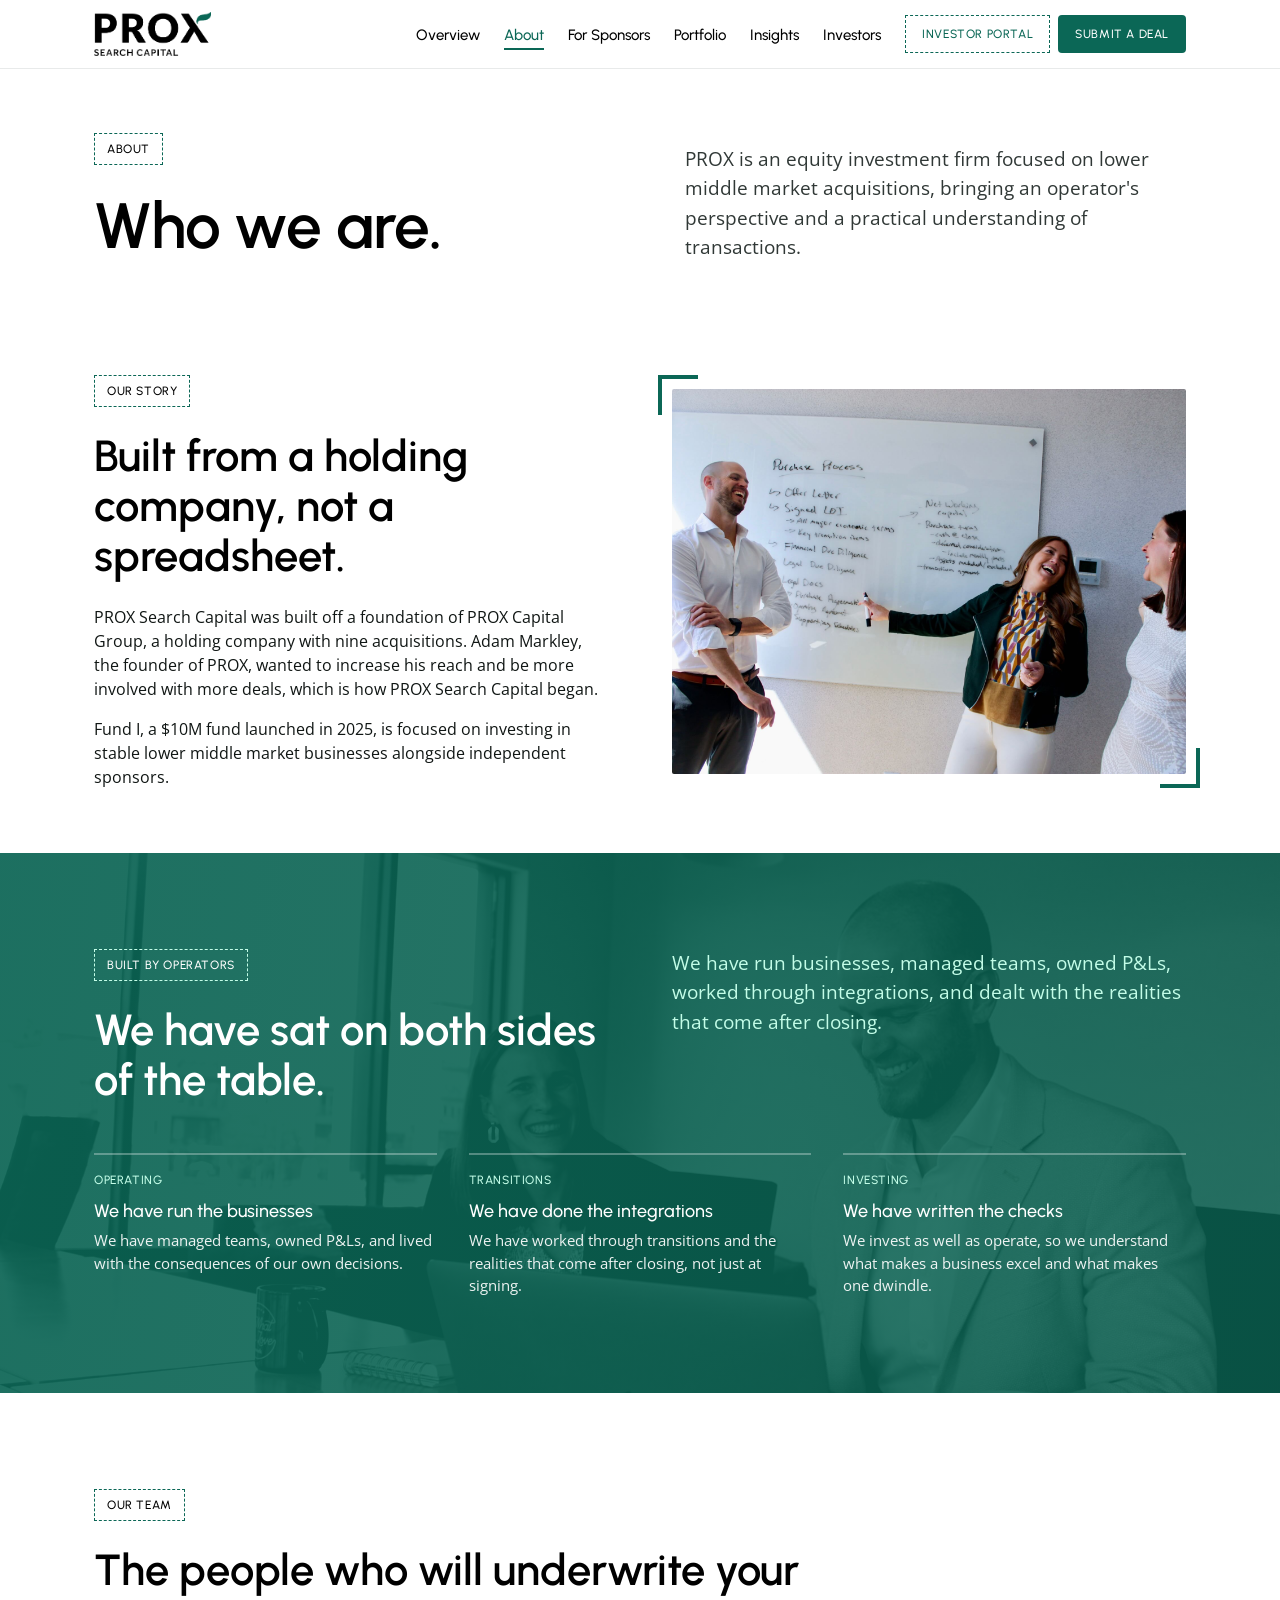
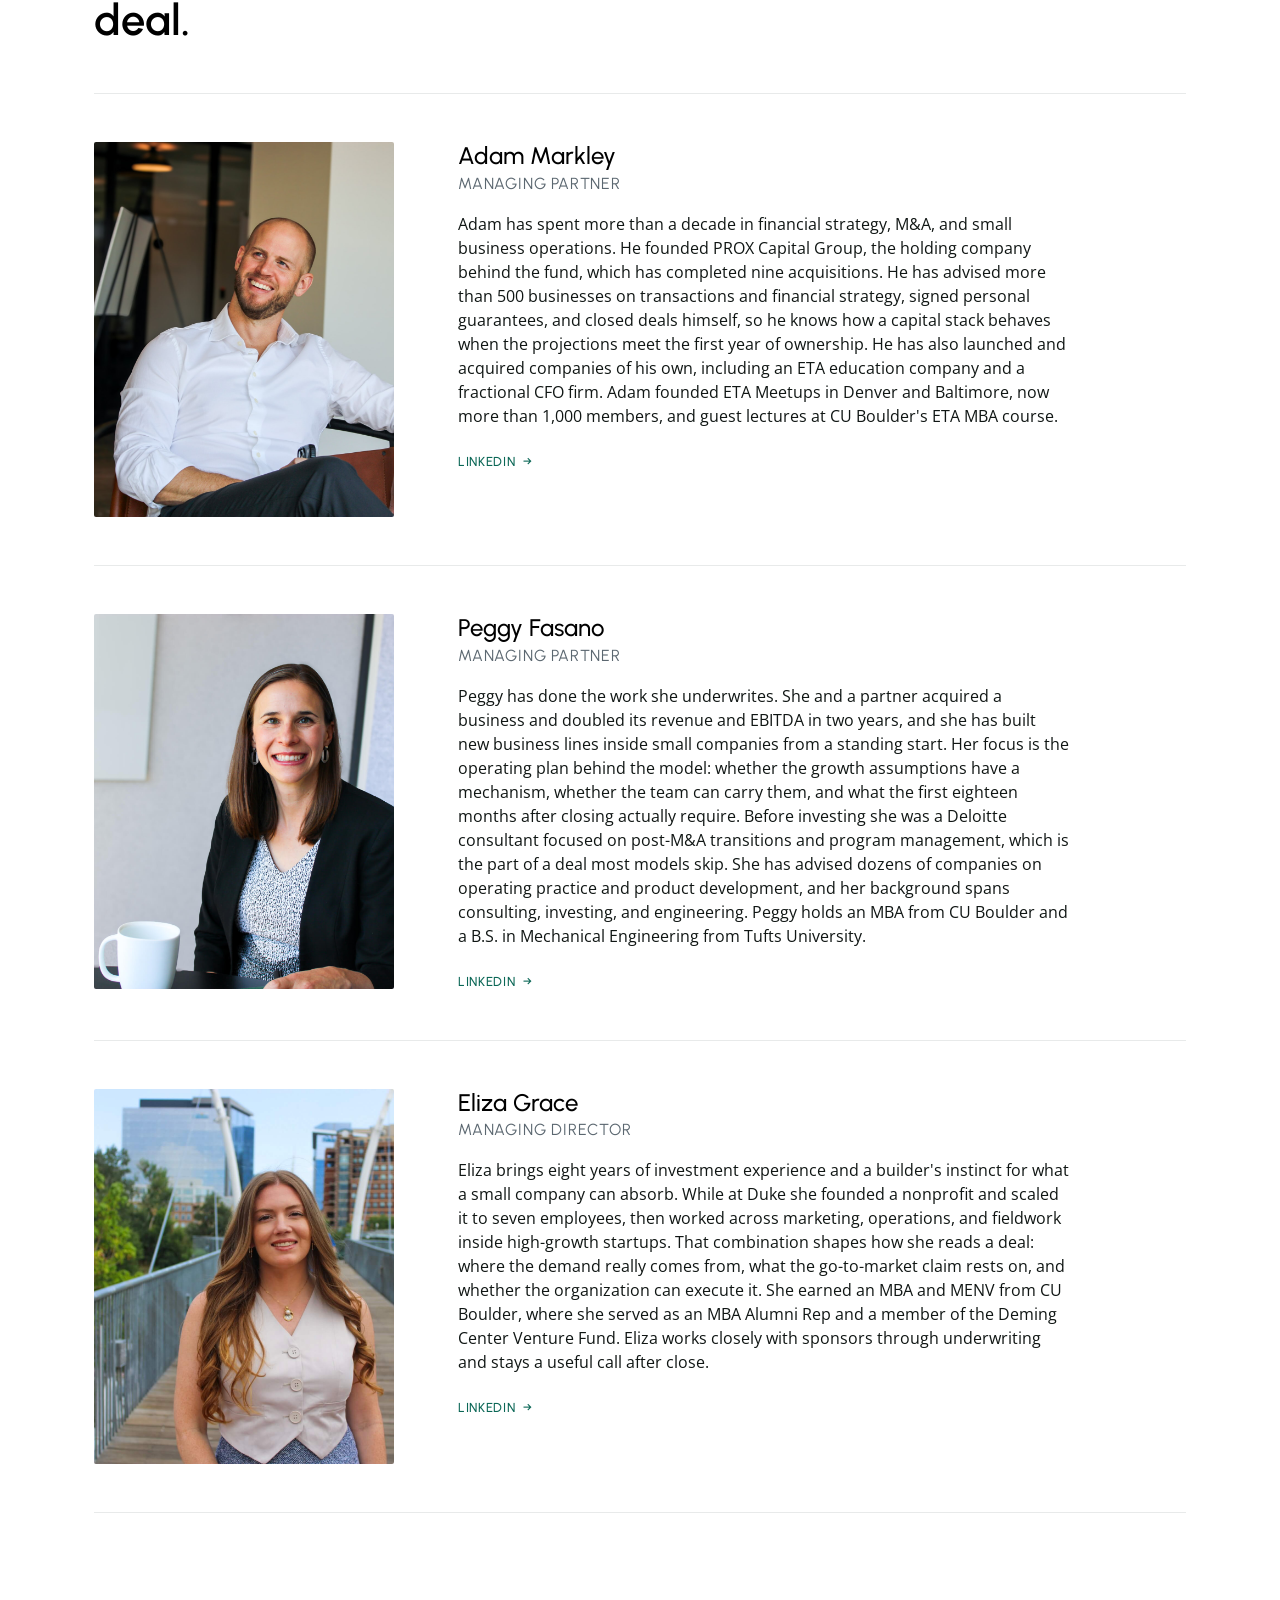
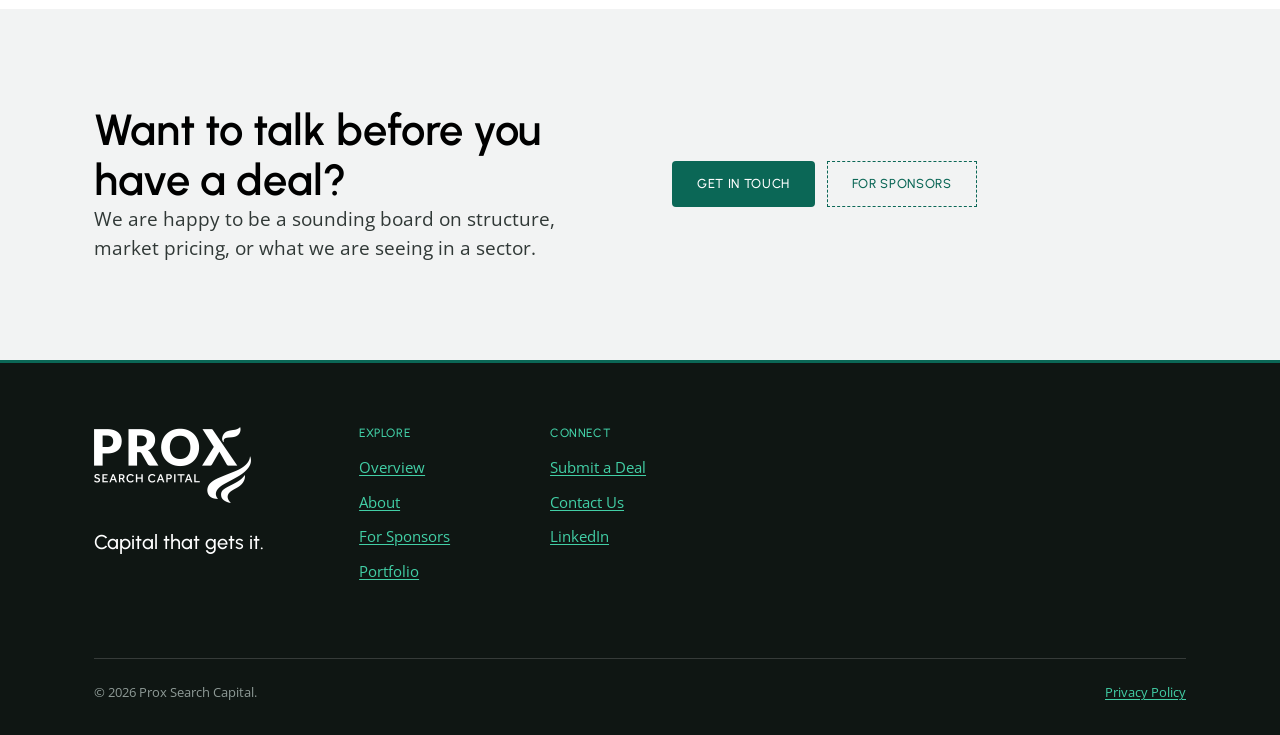
==== commit 99327e58: "Drop the Newsletter label above the footer form The beehiiv form carries its own heading, so the sit" ====
--- a/about.html
+++ b/about.html
@@ -195,7 +195,6 @@
         </ul>
       </div>
       <div class="site-footer__news">
-        <h4>Newsletter</h4>
         <div class="beehiiv-embed">
           <script async src="https://subscribe-forms.beehiiv.com/v3/loader.js" data-beehiiv-form="9998e3a9-7fa9-4e20-96c9-e28aa555a56b"></script>
         </div>
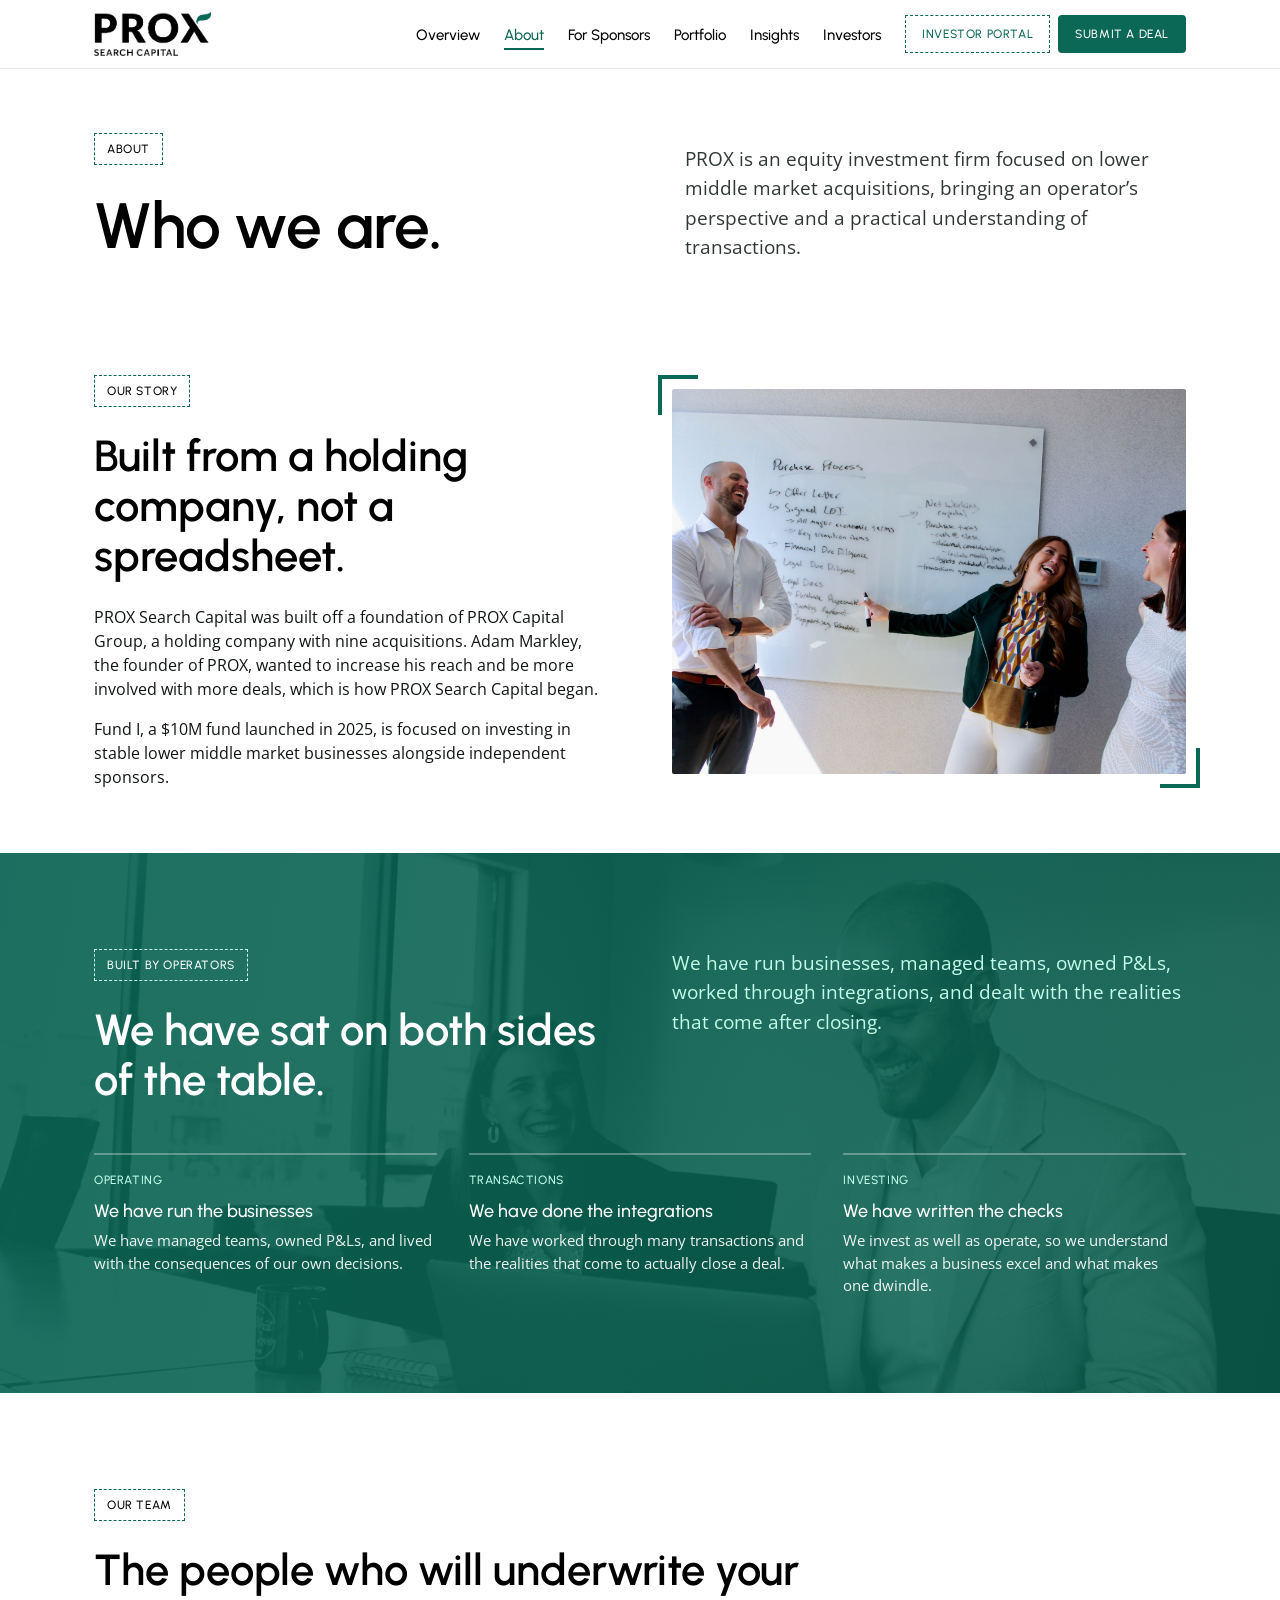
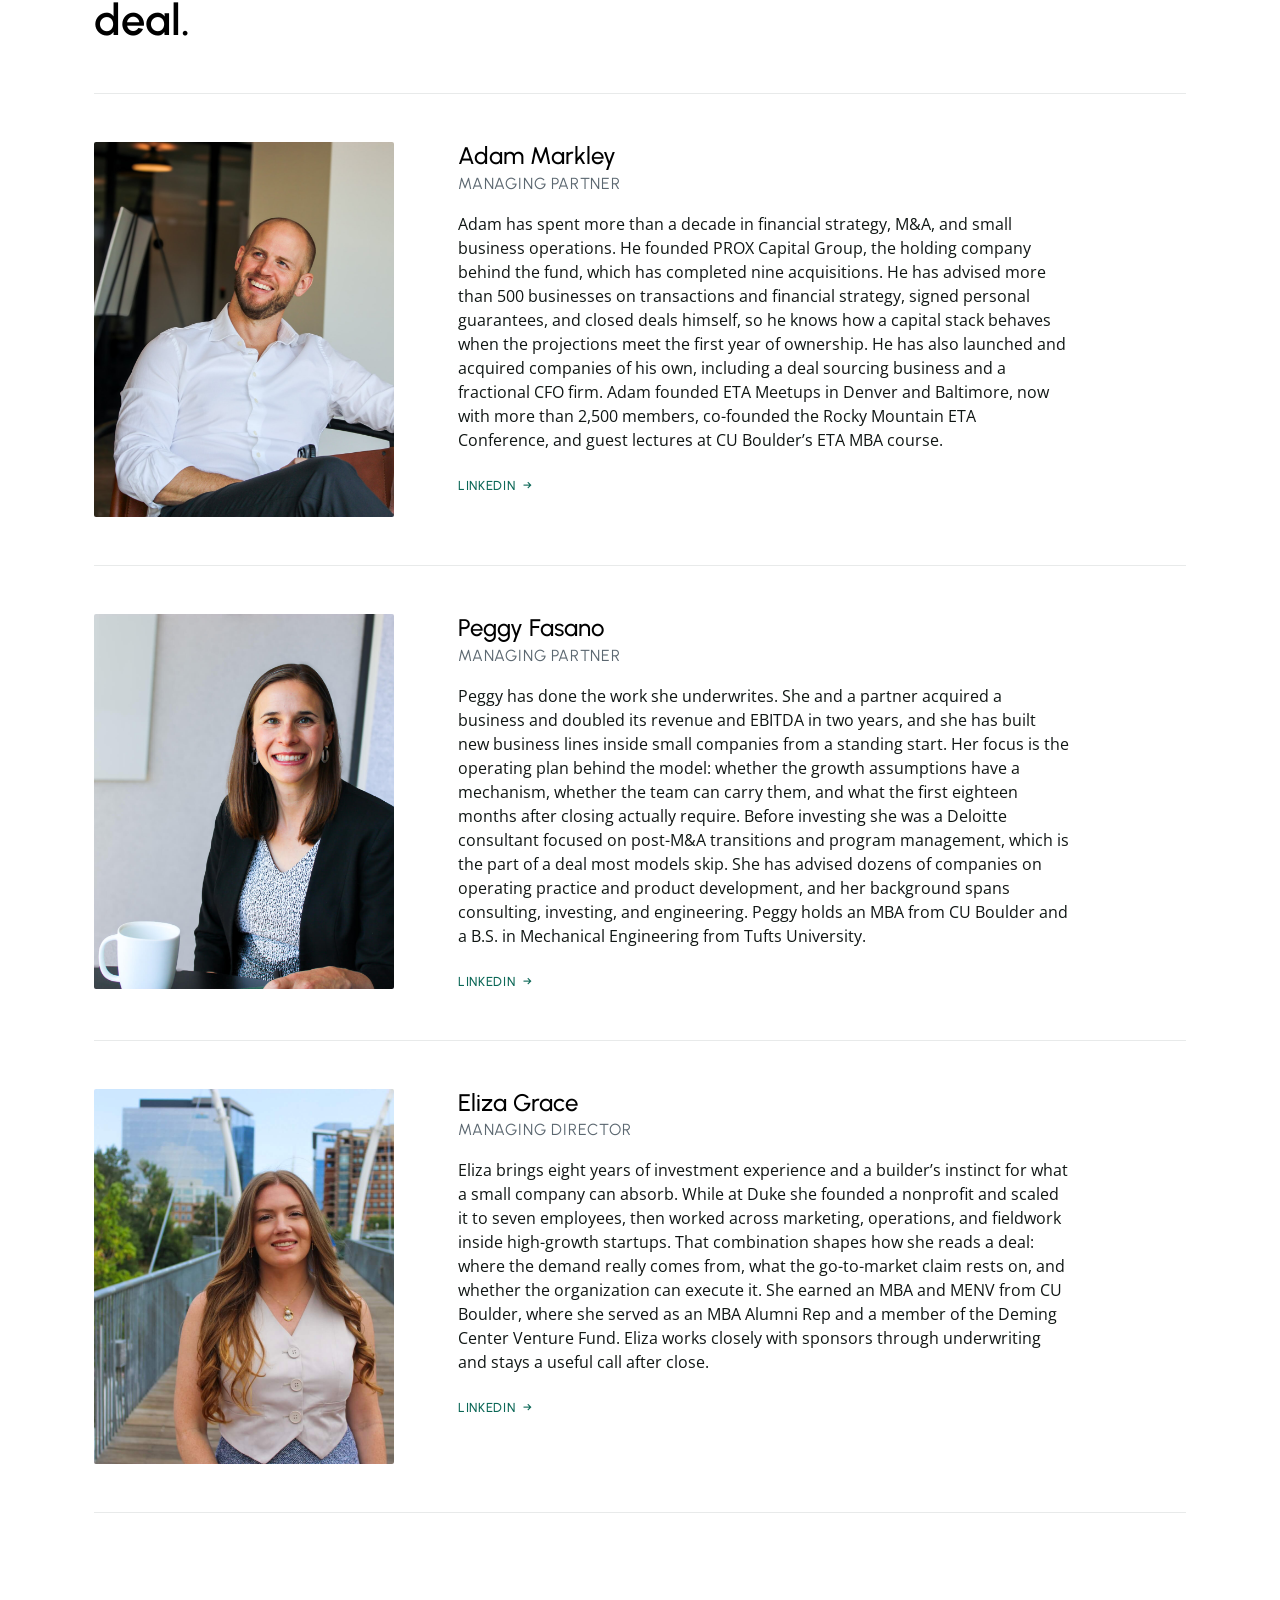
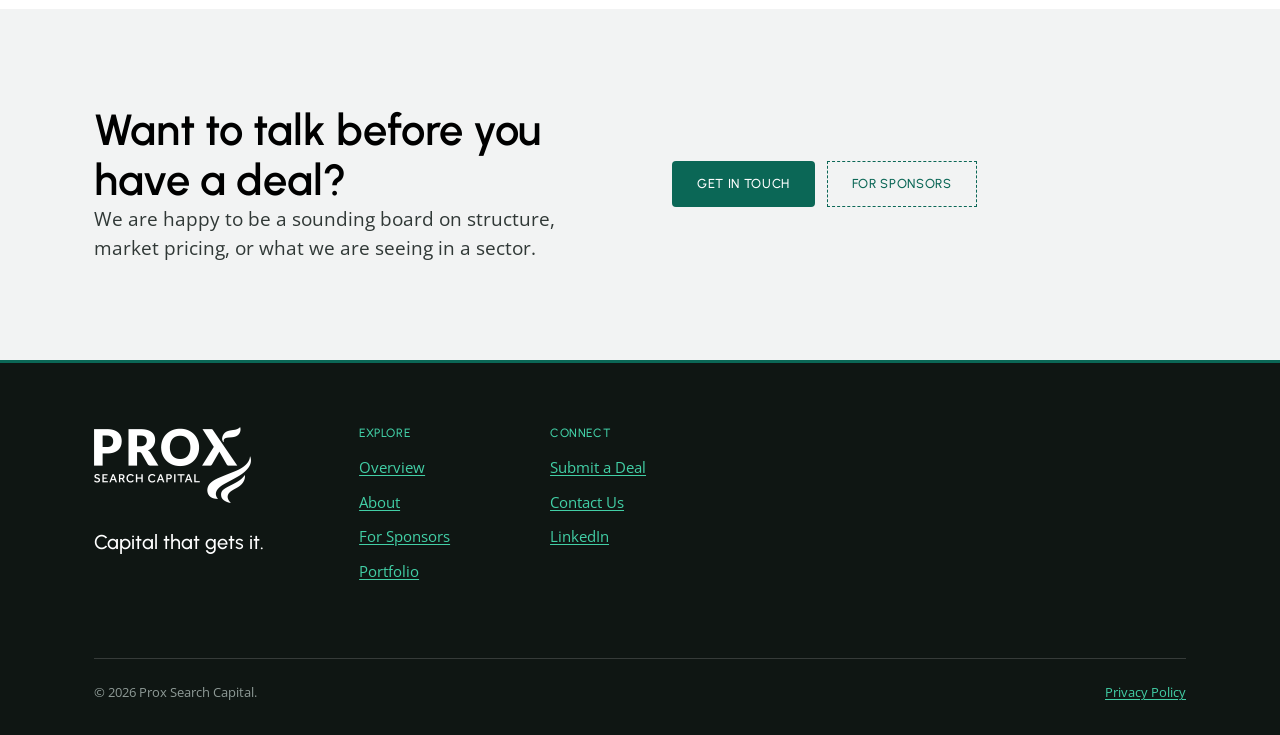
==== commit ba505087: "Copy revisions across Overview, For Sponsors, Portfolio, About Portfolio - Stat label is just "Acqui" ====
--- a/about.html
+++ b/about.html
@@ -53,7 +53,7 @@
       <h1>Who we are.</h1>
         </div>
         <div>
-      <p class="lead">PROX is an equity investment firm focused on lower middle market acquisitions, bringing an operator's perspective and a practical understanding of transactions.</p>
+      <p class="lead">PROX is an equity investment firm focused on lower middle market acquisitions, bringing an operator&rsquo;s perspective and a practical understanding of transactions.</p>
         </div>
       </div>
     </div>
@@ -96,9 +96,9 @@
           <p>We have managed teams, owned P&amp;Ls, and lived with the consequences of our own decisions.</p>
         </li>
         <li>
-          <span class="feature-list__idx">Transitions</span>
+          <span class="feature-list__idx">Transactions</span>
           <h4>We have done the integrations</h4>
-          <p>We have worked through transitions and the realities that come after closing, not just at signing.</p>
+          <p>We have worked through many transactions and the realities that come to actually close a deal.</p>
         </li>
         <li>
           <span class="feature-list__idx">Investing</span>
@@ -123,7 +123,7 @@
           <div class="bio__body">
           <h3>Adam Markley</h3>
           <p class="bio__role">Managing Partner</p>
-          <p>Adam has spent more than a decade in financial strategy, M&amp;A, and small business operations. He founded PROX Capital Group, the holding company behind the fund, which has completed nine acquisitions. He has advised more than 500 businesses on transactions and financial strategy, signed personal guarantees, and closed deals himself, so he knows how a capital stack behaves when the projections meet the first year of ownership. He has also launched and acquired companies of his own, including an ETA education company and a fractional CFO firm. Adam founded ETA Meetups in Denver and Baltimore, now more than 1,000 members, and guest lectures at CU Boulder's ETA MBA course.</p>
+          <p>Adam has spent more than a decade in financial strategy, M&amp;A, and small business operations. He founded PROX Capital Group, the holding company behind the fund, which has completed nine acquisitions. He has advised more than 500 businesses on transactions and financial strategy, signed personal guarantees, and closed deals himself, so he knows how a capital stack behaves when the projections meet the first year of ownership. He has also launched and acquired companies of his own, including a deal sourcing business and a fractional CFO firm. Adam founded ETA Meetups in Denver and Baltimore, now with more than 2,500 members, co-founded the Rocky Mountain ETA Conference, and guest lectures at CU Boulder&rsquo;s ETA MBA course.</p>
           <a class="cta-text" href="https://www.linkedin.com/in/adammarkley">LinkedIn</a>
           </div>
         </article>
@@ -143,7 +143,7 @@
           <div class="bio__body">
           <h3>Eliza Grace</h3>
           <p class="bio__role">Managing Director</p>
-          <p>Eliza brings eight years of investment experience and a builder's instinct for what a small company can absorb. While at Duke she founded a nonprofit and scaled it to seven employees, then worked across marketing, operations, and fieldwork inside high-growth startups. That combination shapes how she reads a deal: where the demand really comes from, what the go-to-market claim rests on, and whether the organization can execute it. She earned an MBA and MENV from CU Boulder, where she served as an MBA Alumni Rep and a member of the Deming Center Venture Fund. Eliza works closely with sponsors through underwriting and stays a useful call after close.</p>
+          <p>Eliza brings eight years of investment experience and a builder&rsquo;s instinct for what a small company can absorb. While at Duke she founded a nonprofit and scaled it to seven employees, then worked across marketing, operations, and fieldwork inside high-growth startups. That combination shapes how she reads a deal: where the demand really comes from, what the go-to-market claim rests on, and whether the organization can execute it. She earned an MBA and MENV from CU Boulder, where she served as an MBA Alumni Rep and a member of the Deming Center Venture Fund. Eliza works closely with sponsors through underwriting and stays a useful call after close.</p>
           <a class="cta-text" href="https://www.linkedin.com/in/elizagrace/">LinkedIn</a>
           </div>
         </article>
--- a/css/site.css
+++ b/css/site.css
@@ -217,7 +217,7 @@
 /* --- Focus frame on imagery ---------------------------------------------- */
 .framed { position: relative; display: block; }
 .framed img { border-radius: 2px; width: 100%; aspect-ratio: 4 / 3; object-fit: cover; }
-.framed--wide img { aspect-ratio: 3 / 2; }
+.framed--wide img { aspect-ratio: 16 / 9; }
 .framed::before, .framed::after {
   content: ''; position: absolute; width: 40px; height: 40px;
   border: 4px solid var(--prox-green); pointer-events: none;
@@ -747,10 +747,12 @@
 .photoband .card h4 { color: var(--prox-black); }
 .photoband .card p  { color: var(--prox-ink); }
 
-/* --- Portrait imagery ------------------------------------------------------
-   The default .framed crop is 4:3, which decapitates a portrait source.
-   Use --tall for anything shot vertically. */
-.framed--tall img { aspect-ratio: 4 / 5; }
+/* --- Framed image ratios ---------------------------------------------------
+   Match the box to the file so object-fit crops nothing. The default .framed
+   is 4:3; --square and --wide exist for sources already cropped to those
+   ratios upstream. Changing a source ratio means changing its modifier too,
+   otherwise the container silently re-crops the crop. */
+.framed--square img { aspect-ratio: 1 / 1; }
 
 /* --- Footer, differentiated from the section above ------------------------
    Several pages close on a green CTA, so a green footer ran straight into it.
@@ -812,3 +814,12 @@
   .site-footer__top > div:first-child,
   .site-footer__news { grid-column: auto; }
 }
+
+/* The beehiiv iframe carries its own top padding, so the form's heading sat
+   lower than the Explore and Connect labels beside it. Pull the embed up to
+   line the cap-heights up. Only above the stacking breakpoint, since below it
+   the newsletter sits on its own row with nothing to align to. Tune the nudge
+   if beehiiv changes the form's internal padding. */
+@media (min-width: 1101px) {
+  .beehiiv-embed { margin-top: -23px; }
+}
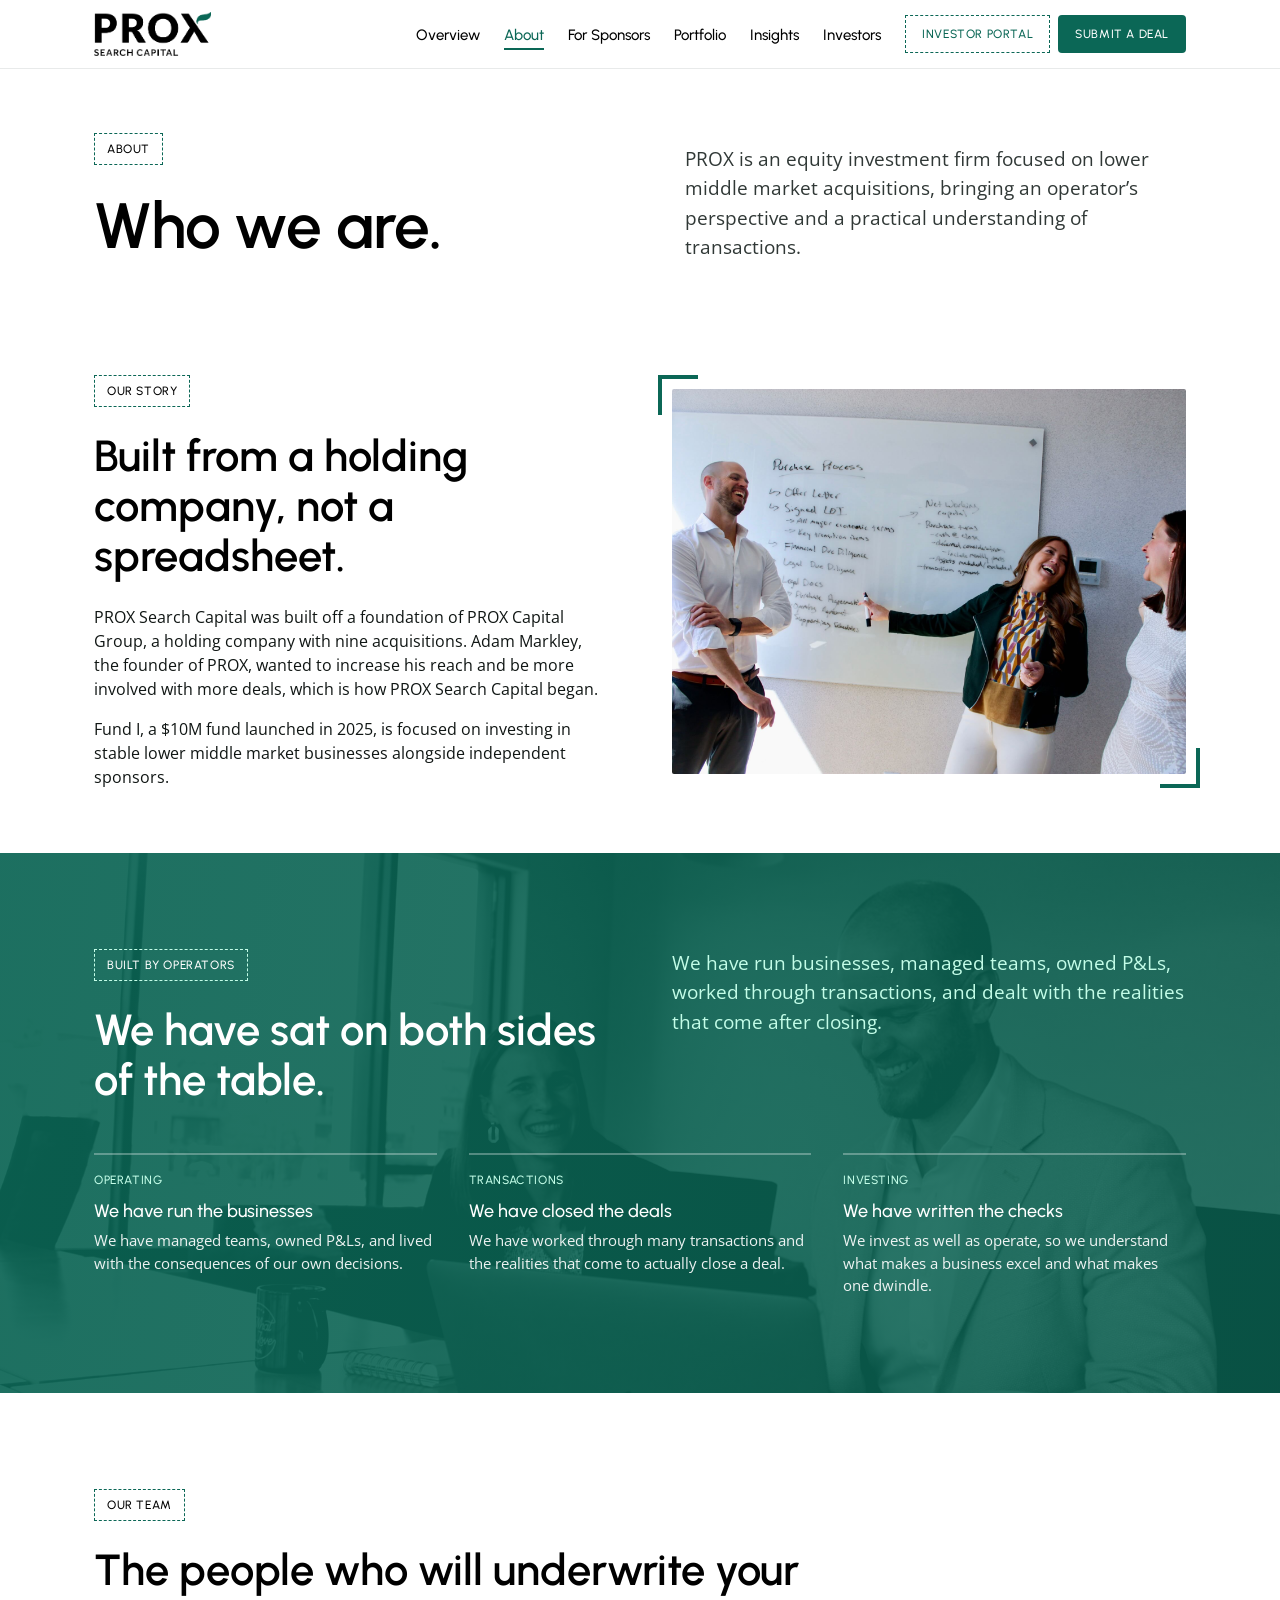
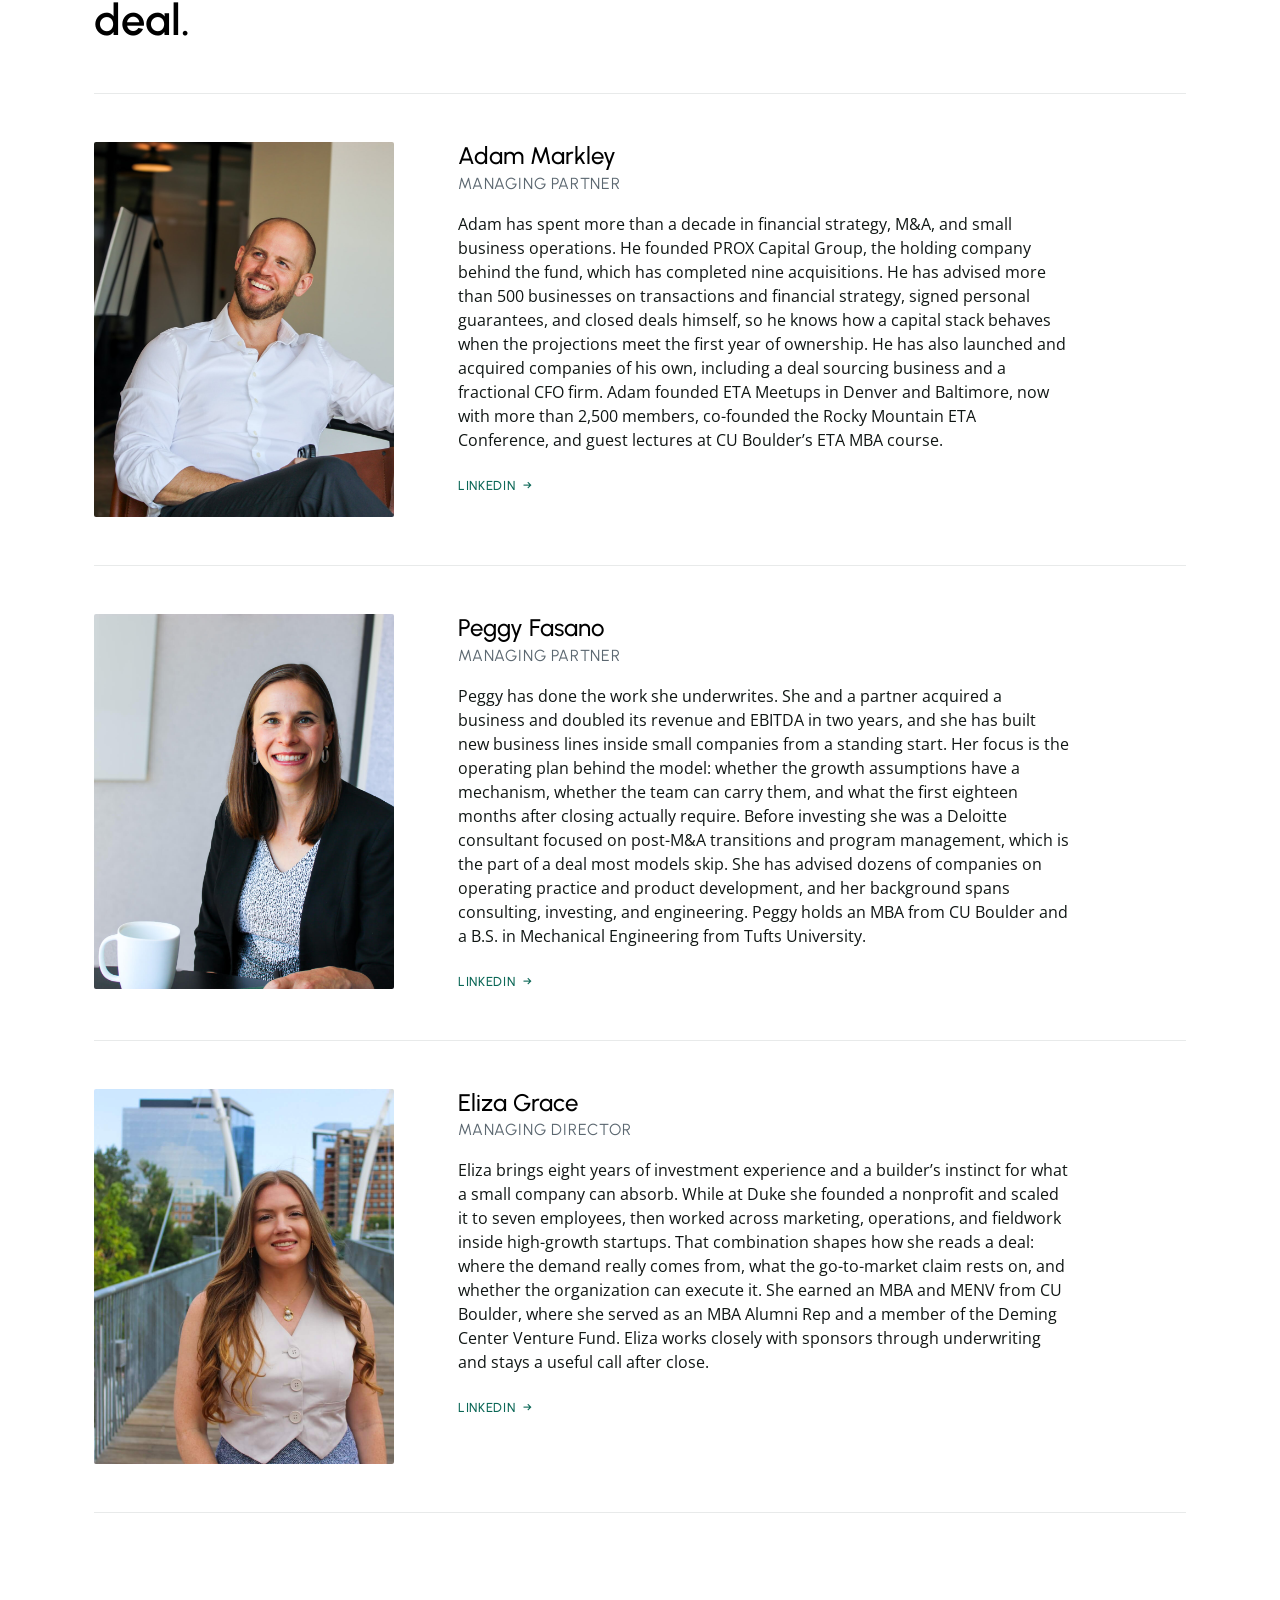
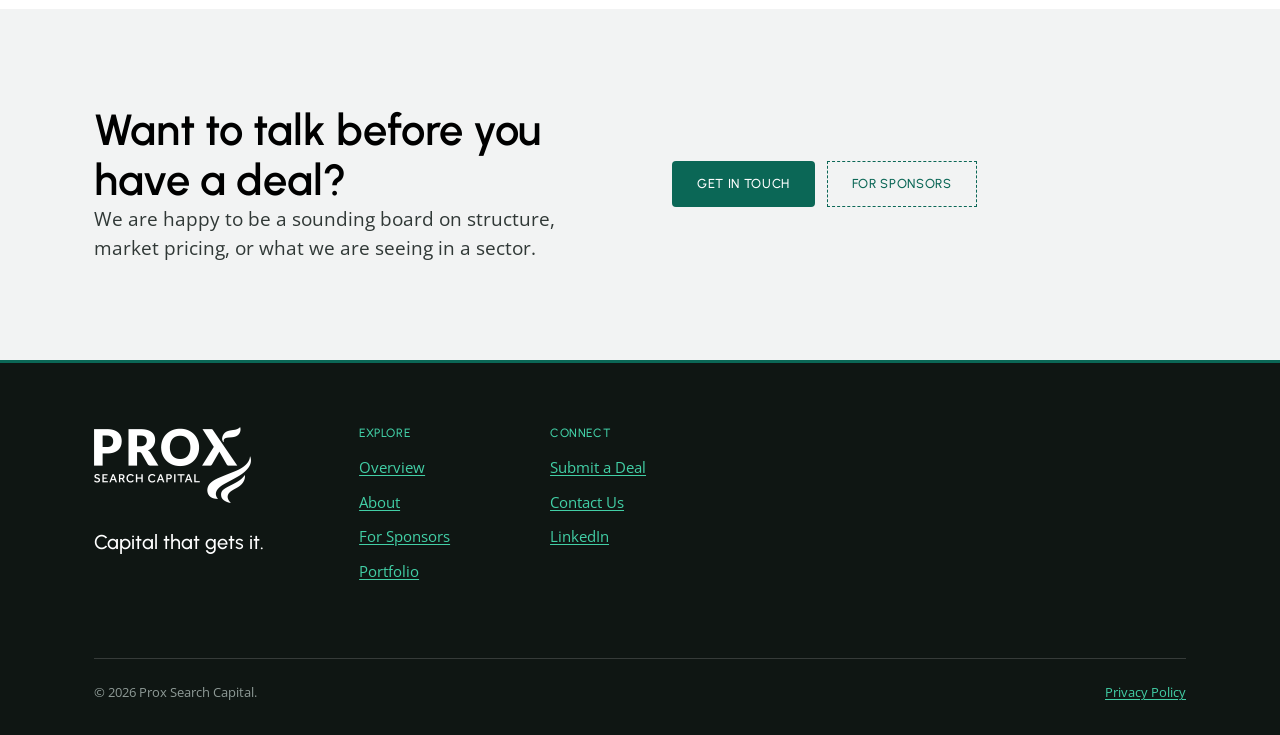
==== commit de030f0f: "Align the Built by Operators card with its new framing The card was labelled Transactions with body " ====
--- a/about.html
+++ b/about.html
@@ -86,7 +86,7 @@
           <h2>We have sat on both sides of the table.</h2>
         </div>
         <div class="section-head__body">
-          <p class="lead">We have run businesses, managed teams, owned P&amp;Ls, worked through integrations, and dealt with the realities that come after closing.</p>
+          <p class="lead">We have run businesses, managed teams, owned P&amp;Ls, worked through transactions, and dealt with the realities that come after closing.</p>
         </div>
       </div>
       <ul class="feature-list feature-list--3">
@@ -97,7 +97,7 @@
         </li>
         <li>
           <span class="feature-list__idx">Transactions</span>
-          <h4>We have done the integrations</h4>
+          <h4>We have closed the deals</h4>
           <p>We have worked through many transactions and the realities that come to actually close a deal.</p>
         </li>
         <li>
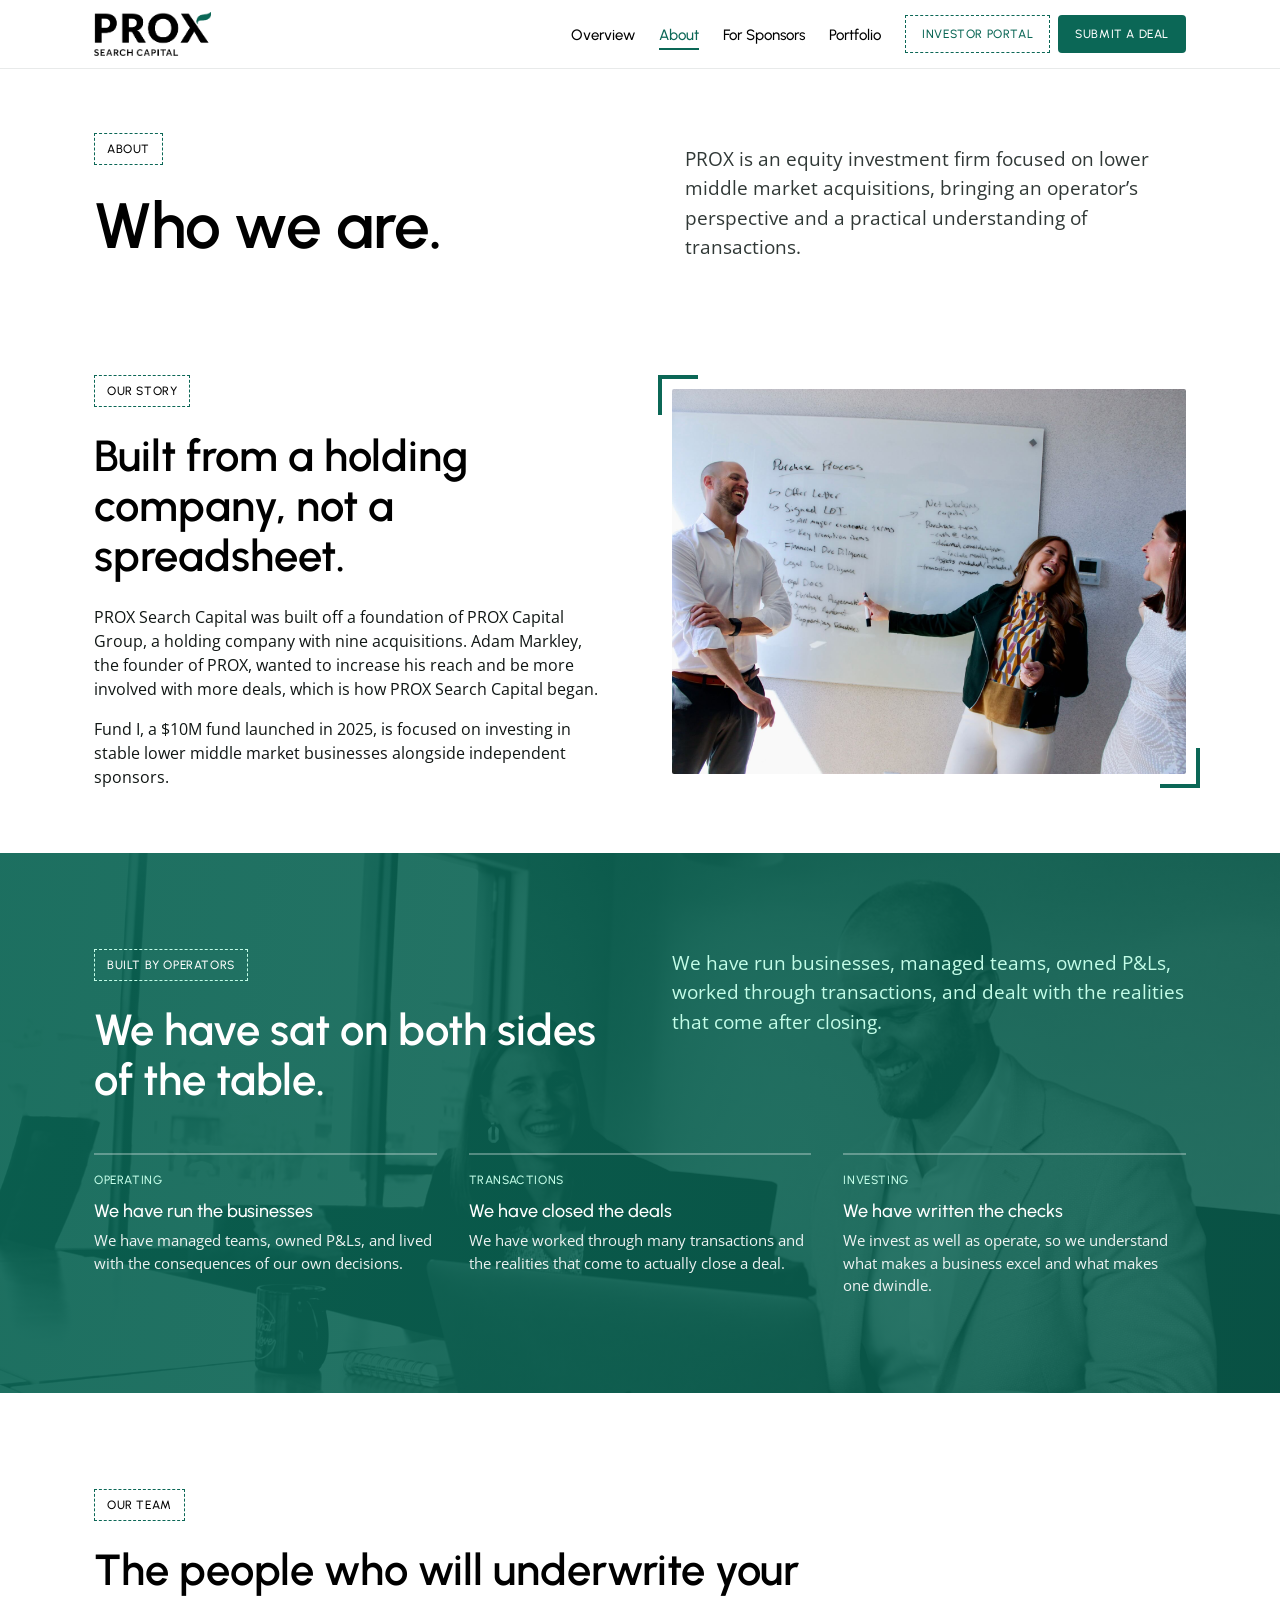
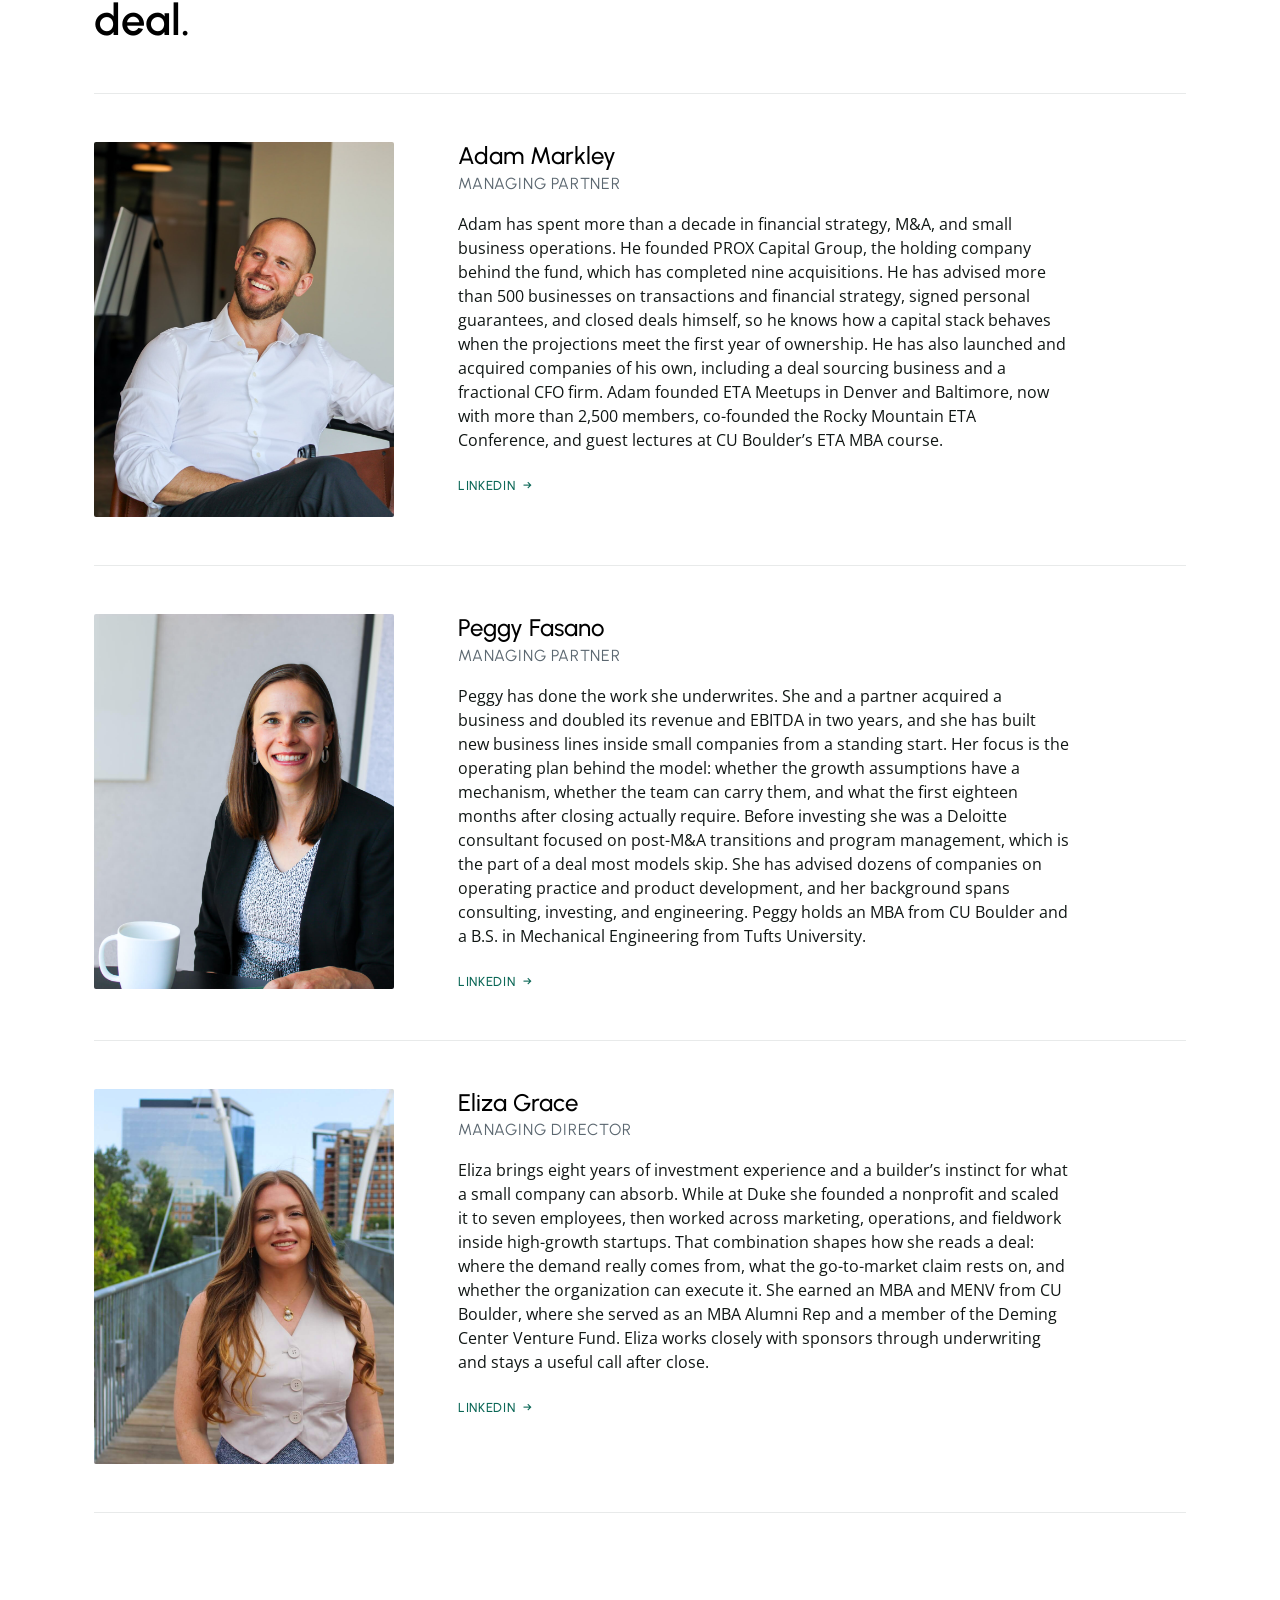
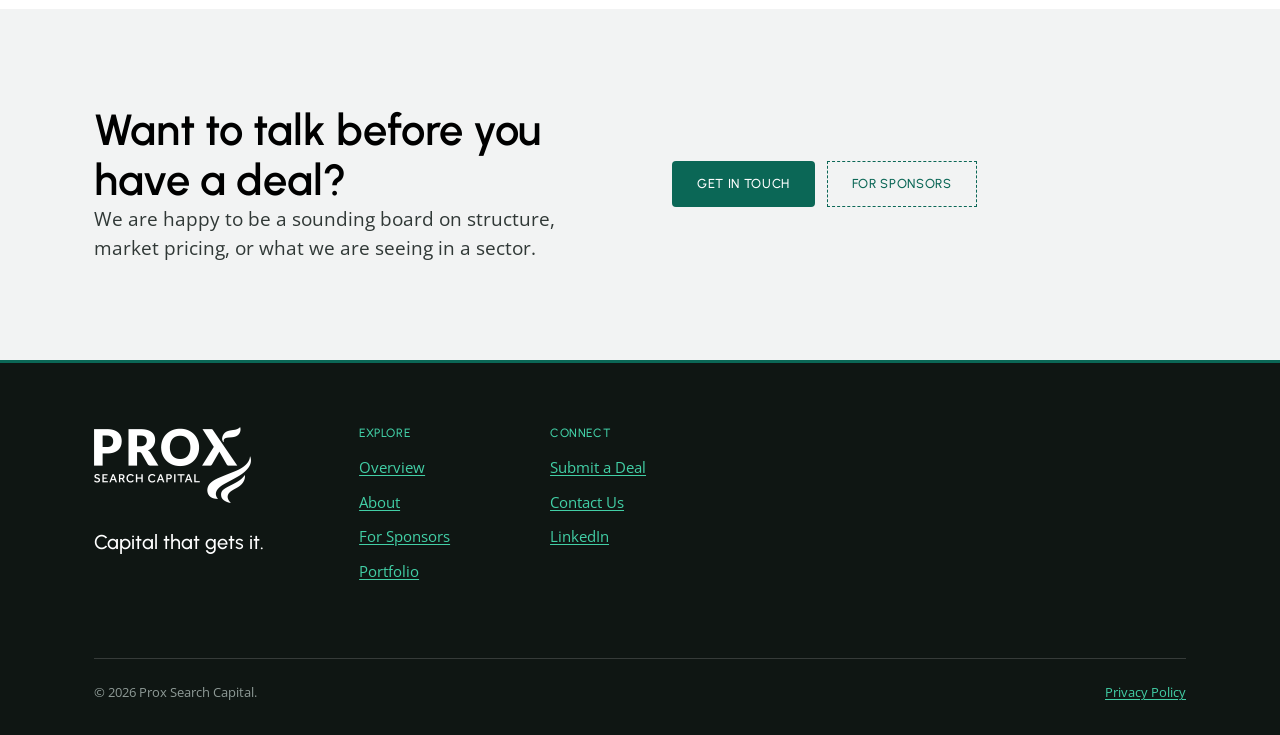
==== commit e4654bca: "Hold Insights and Investors back from the live site Both pages were still drafts: Insights has three" ====
--- a/about.html
+++ b/about.html
@@ -31,8 +31,6 @@
           <li><a href="about.html" aria-current="page">About</a></li>
           <li><a href="for-sponsors.html">For Sponsors</a></li>
           <li><a href="portfolio.html">Portfolio</a></li>
-          <li><a href="insights.html">Insights</a></li>
-          <li><a href="investors.html">Investors</a></li>
           <li class="nav-mobile-only"><a href="submit.html">Submit a Deal</a></li>
           <li class="nav-mobile-only"><a href="https://valence.vectorais.com/login">Investor Portal</a></li>      </ul>
     </nav>
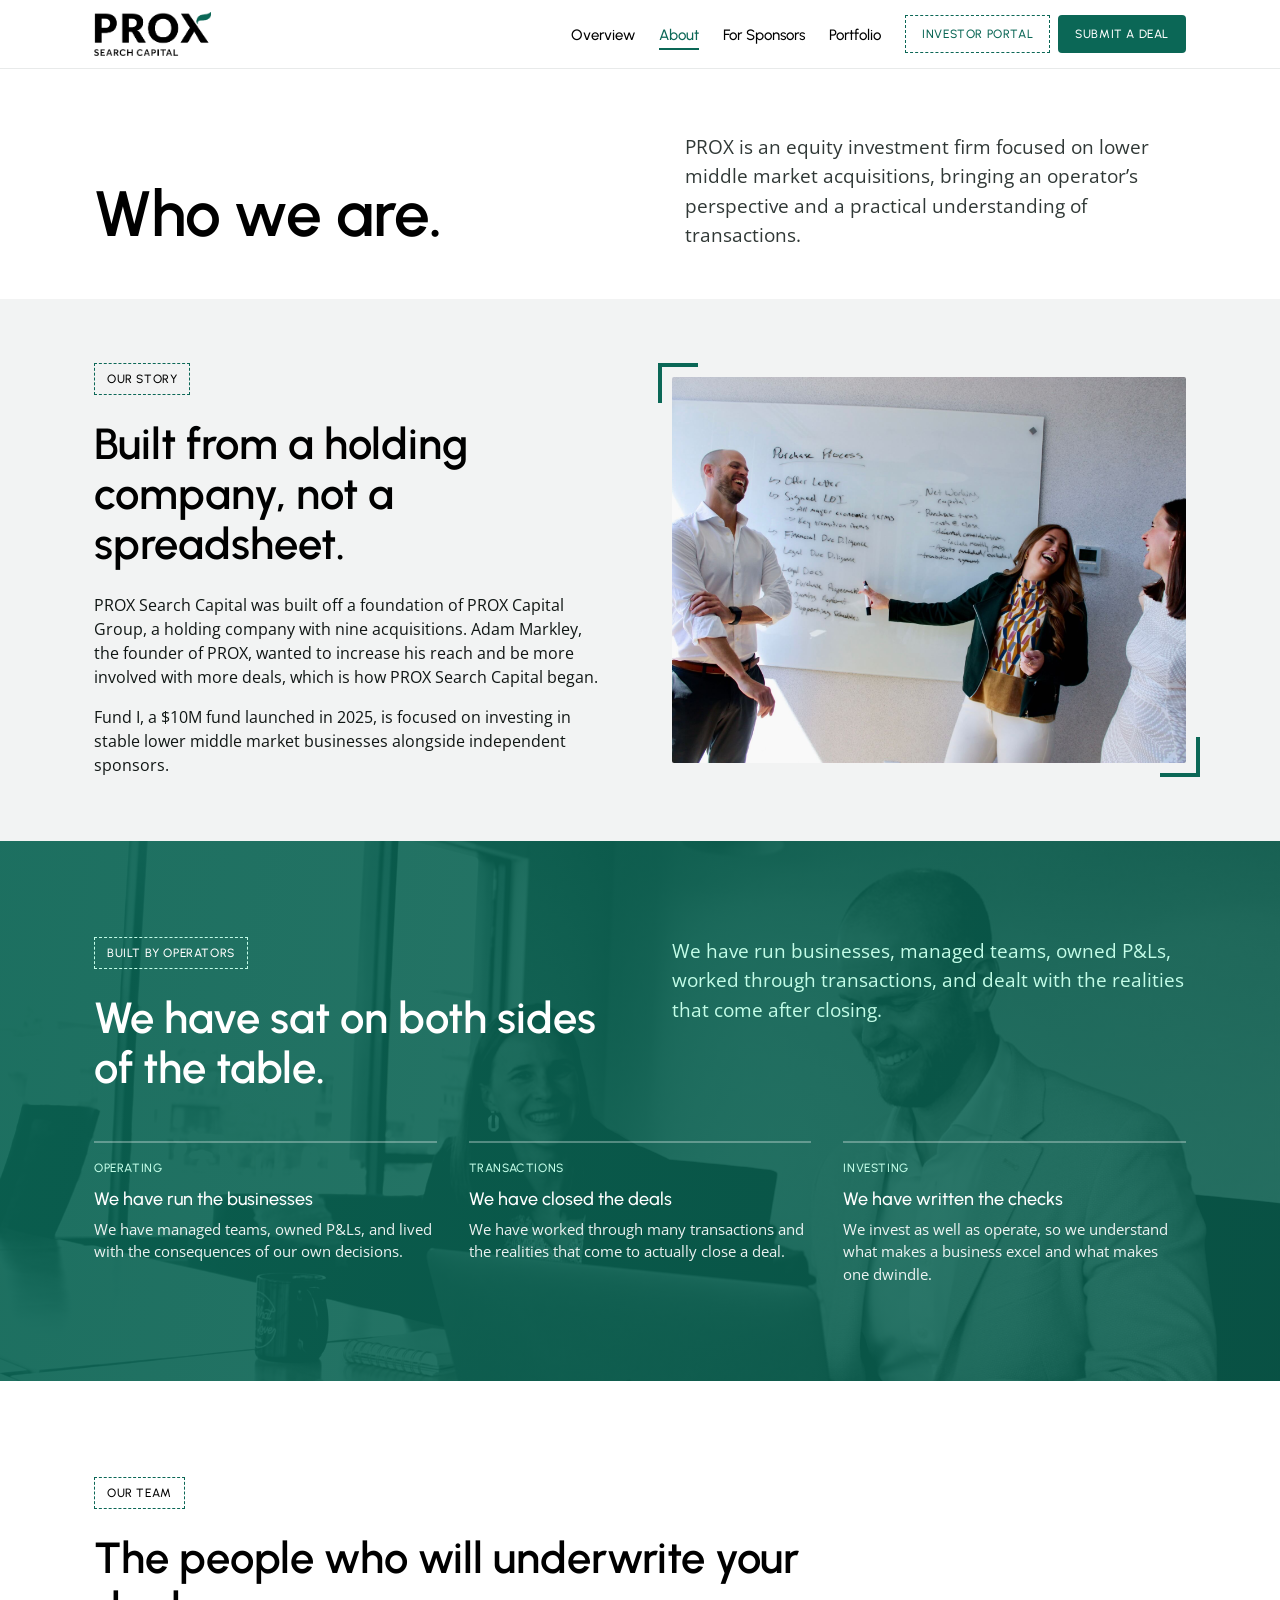
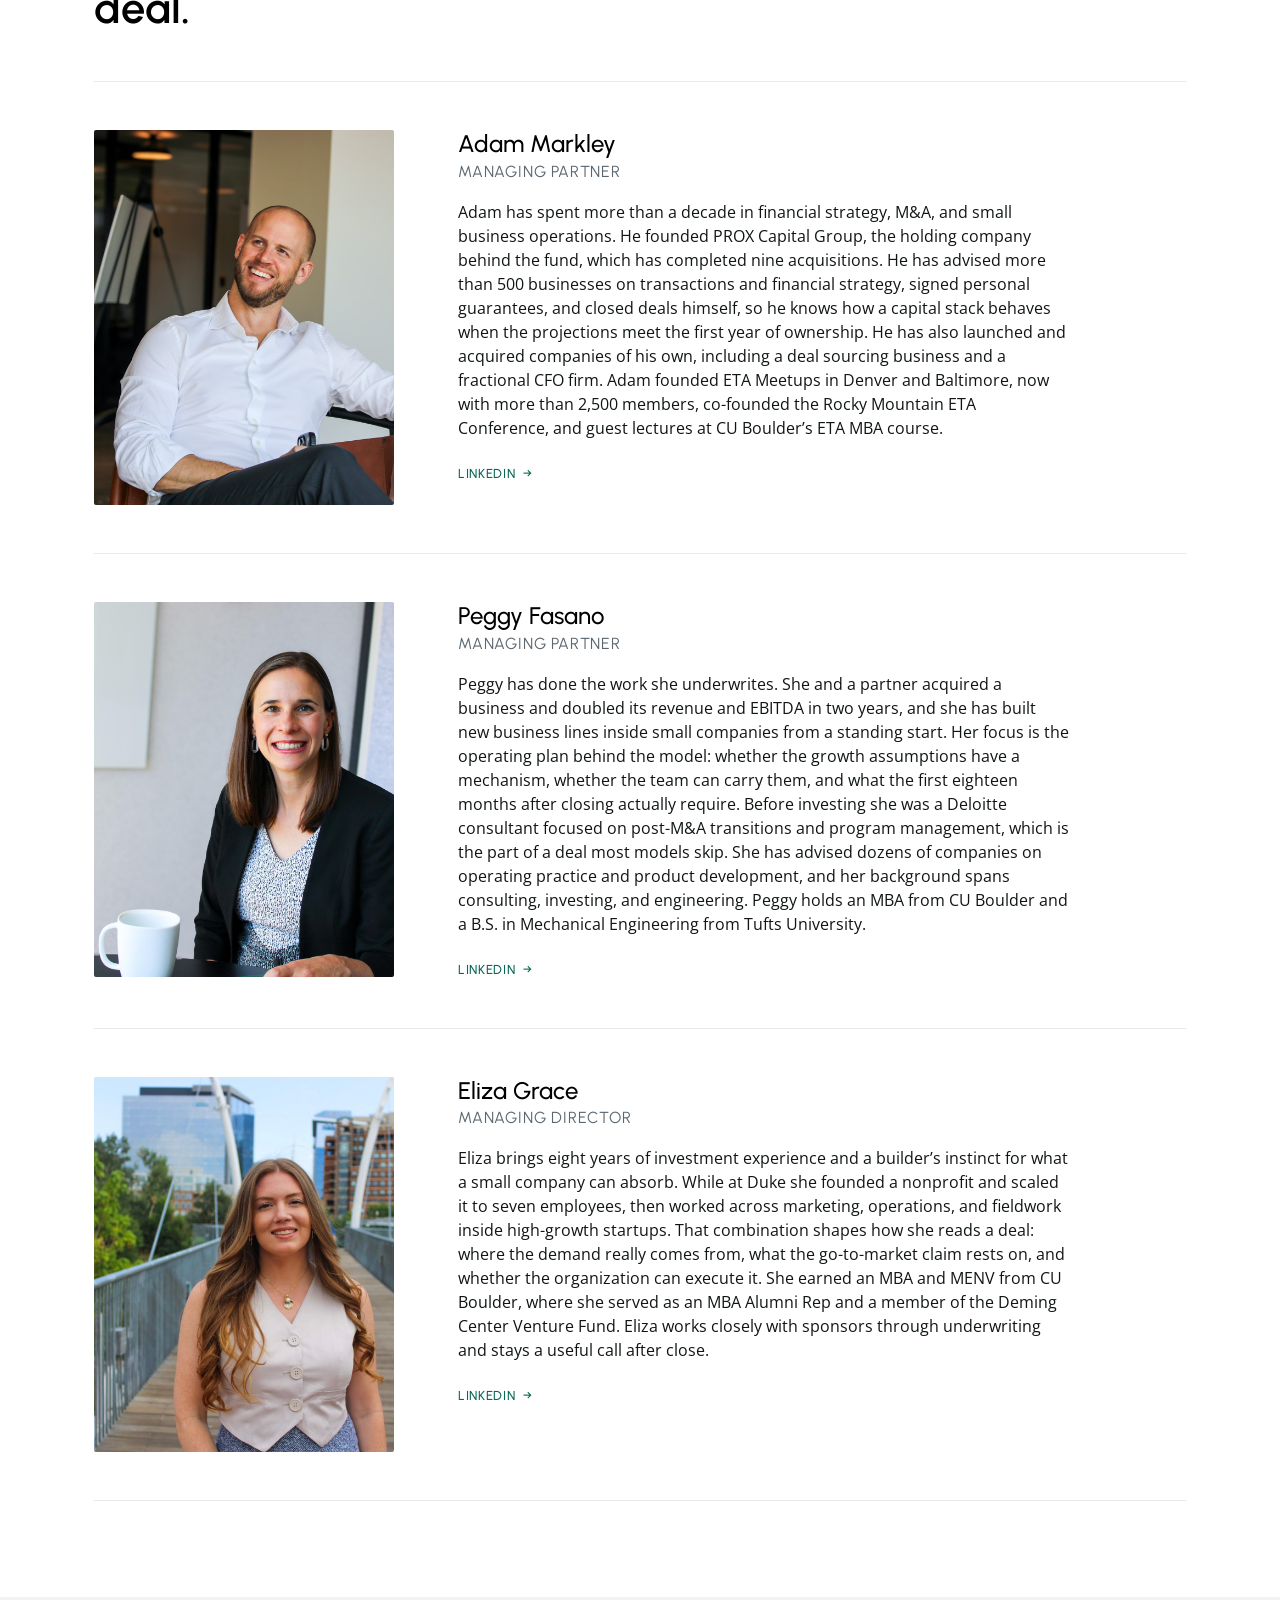
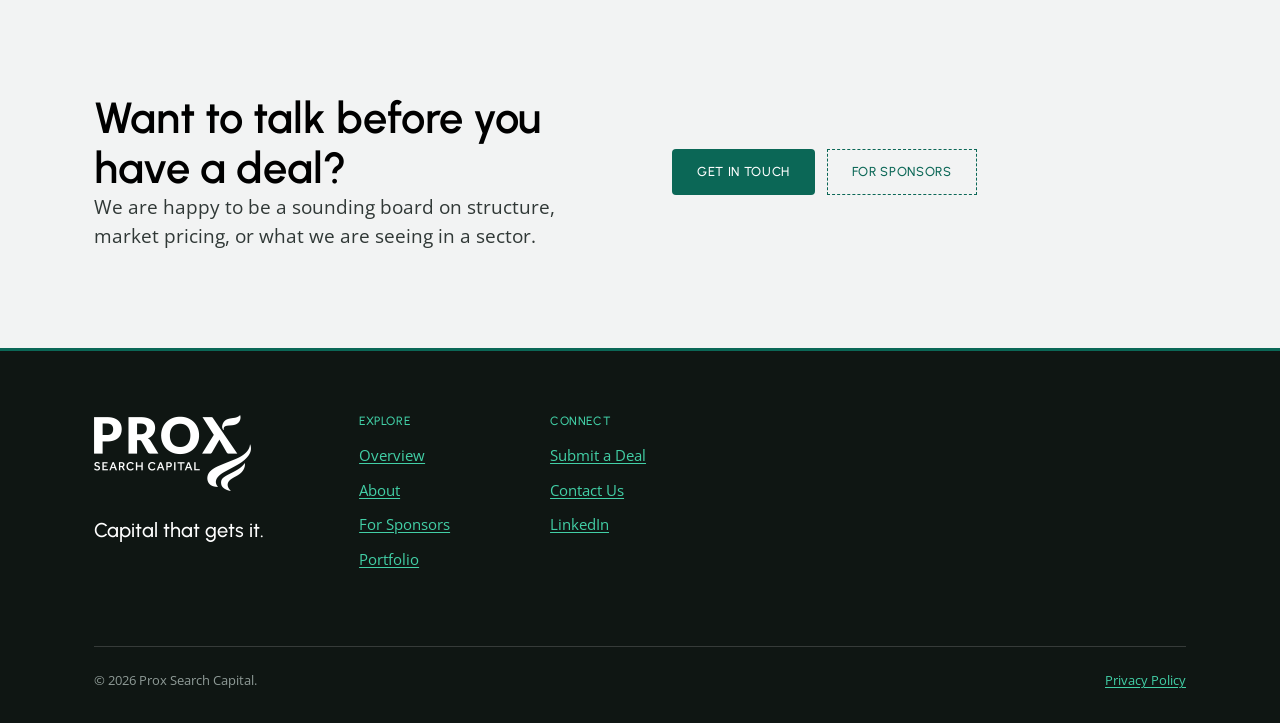
==== commit d2575a41: "Drop redundant page-title chips, separate stacked white sections The marker chip in the hero of Abou" ====
--- a/about.html
+++ b/about.html
@@ -47,7 +47,6 @@
     <div class="wrap">
       <div class="page-hero__grid">
         <div>
-      <span class="marker">About</span>
       <h1>Who we are.</h1>
         </div>
         <div>
@@ -58,7 +57,7 @@
   </section>
 
   <!-- ===== Our story ===== -->
-  <section class="section section--tight">
+  <section class="section section--tight section--gray">
     <div class="wrap">
       <div class="split">
         <div>
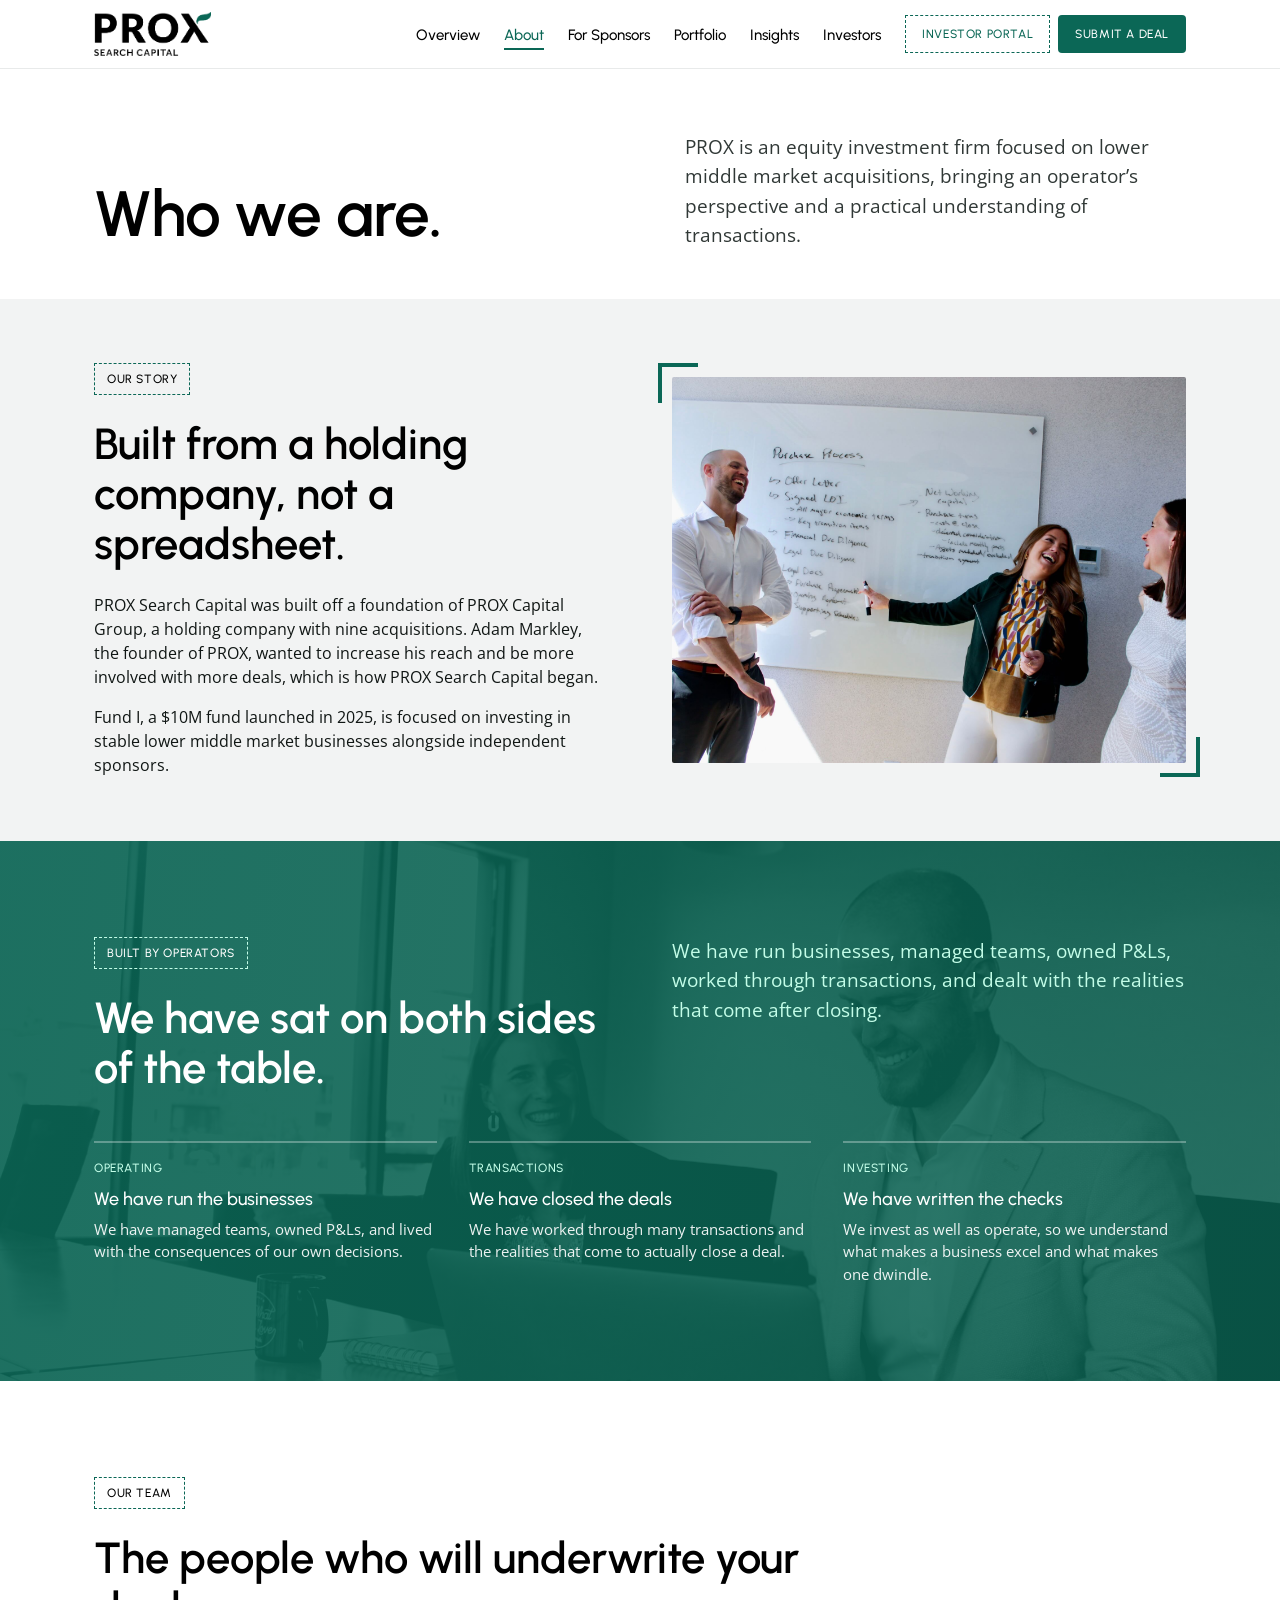
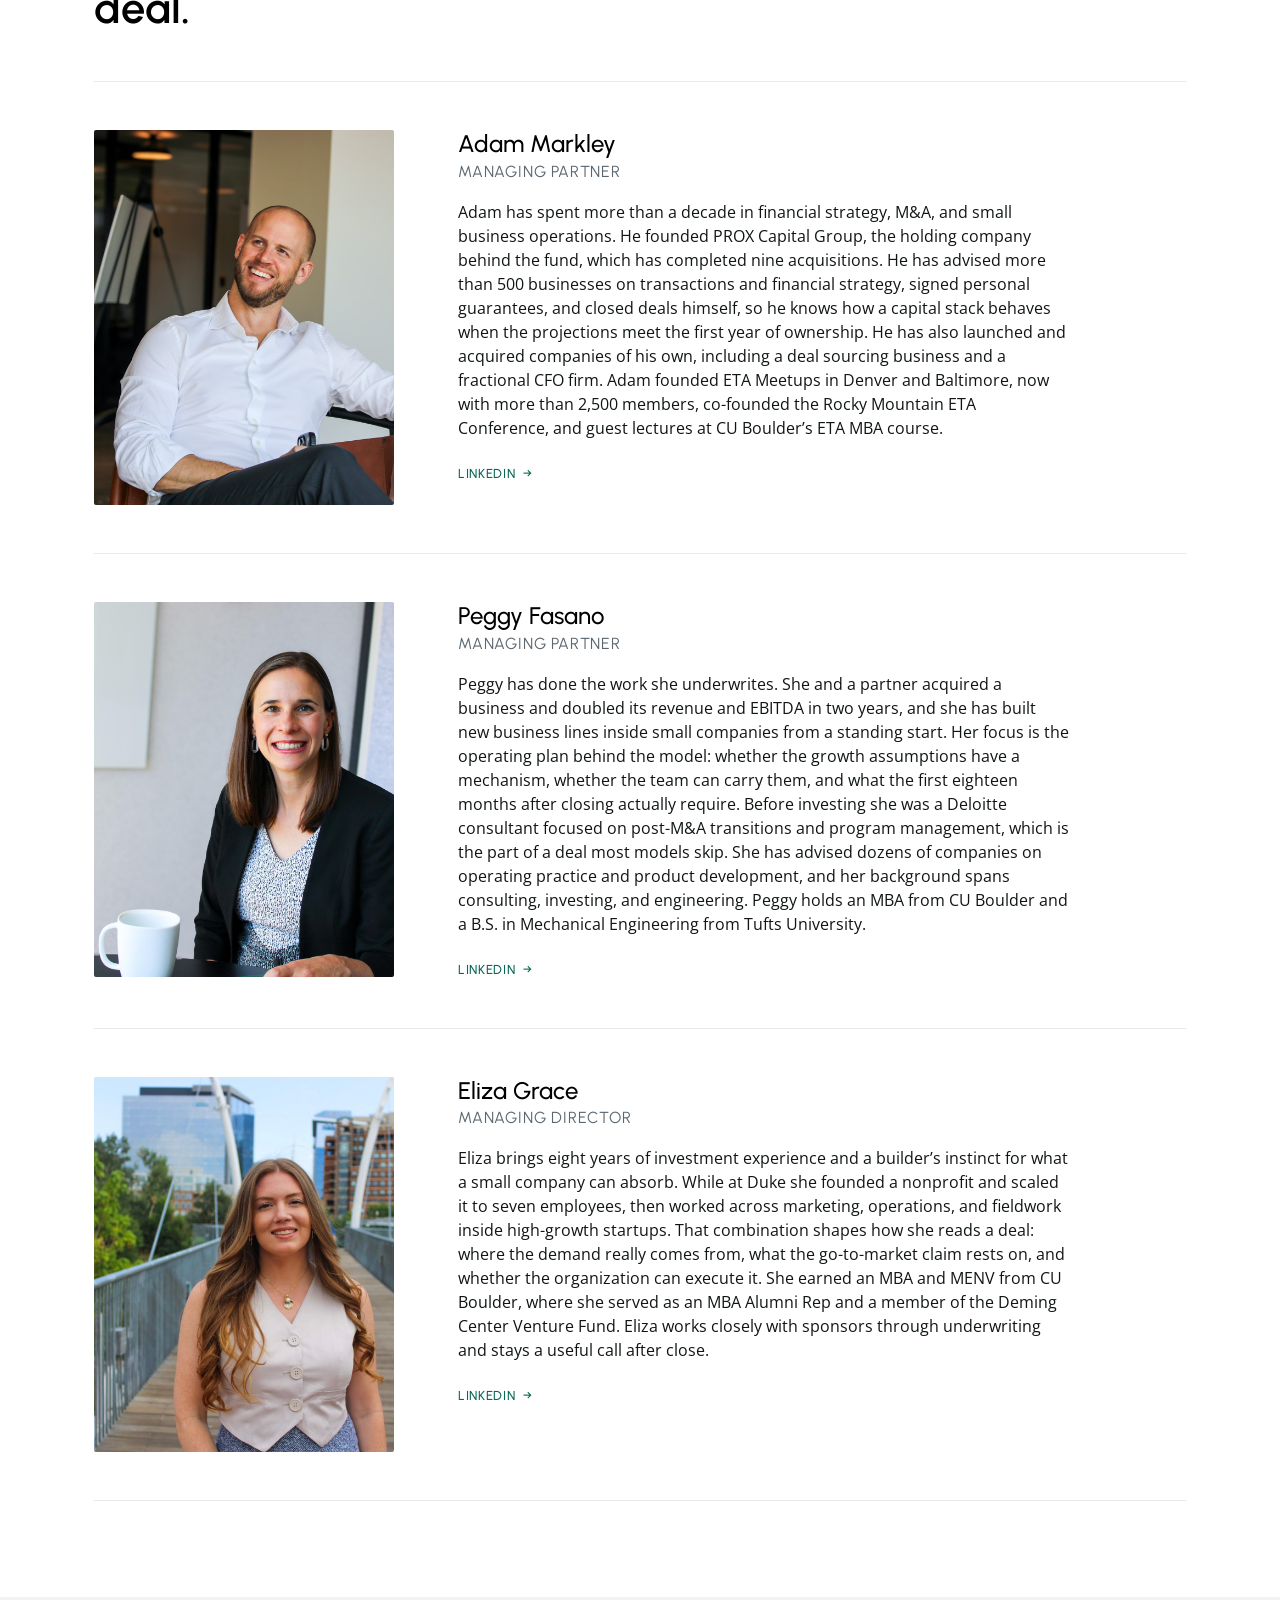
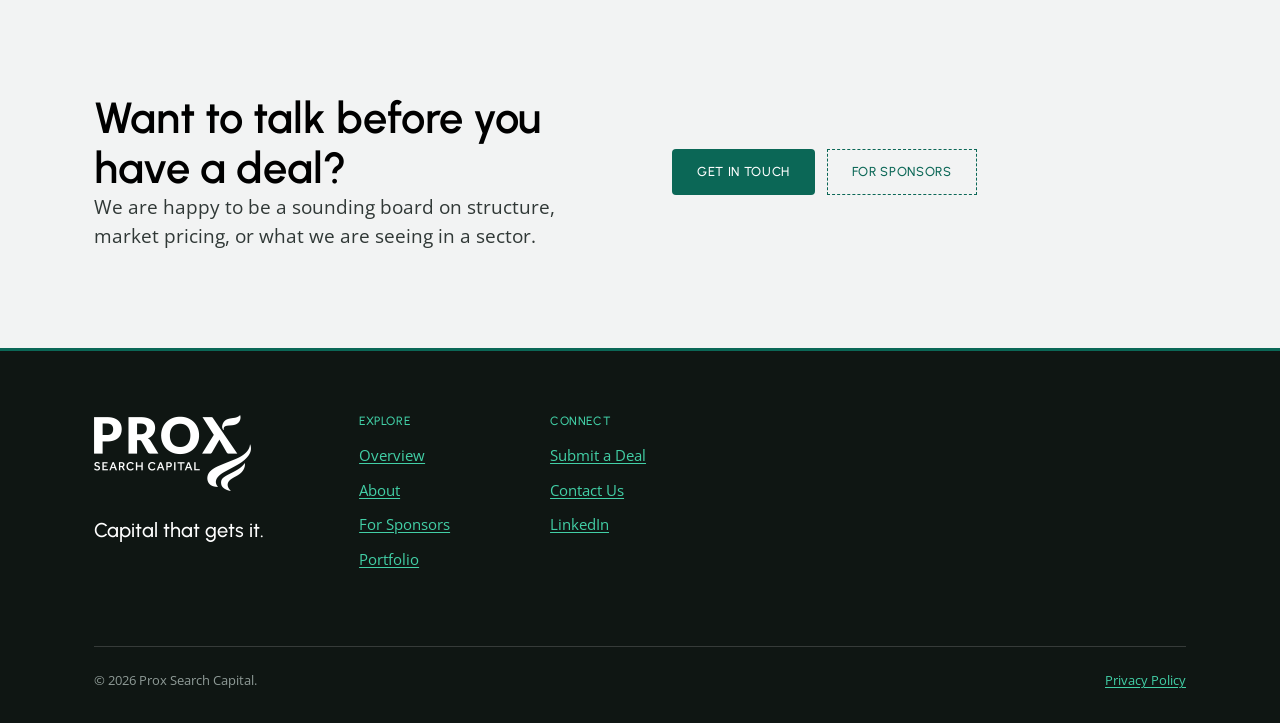
==== commit 1d62a587: "Apply the main-branch layout edits to drafts Same four changes as main: page-title chips out of the " ====
--- a/about.html
+++ b/about.html
@@ -31,6 +31,8 @@
           <li><a href="about.html" aria-current="page">About</a></li>
           <li><a href="for-sponsors.html">For Sponsors</a></li>
           <li><a href="portfolio.html">Portfolio</a></li>
+          <li><a href="insights.html">Insights</a></li>
+          <li><a href="investors.html">Investors</a></li>
           <li class="nav-mobile-only"><a href="submit.html">Submit a Deal</a></li>
           <li class="nav-mobile-only"><a href="https://valence.vectorais.com/login">Investor Portal</a></li>      </ul>
     </nav>
